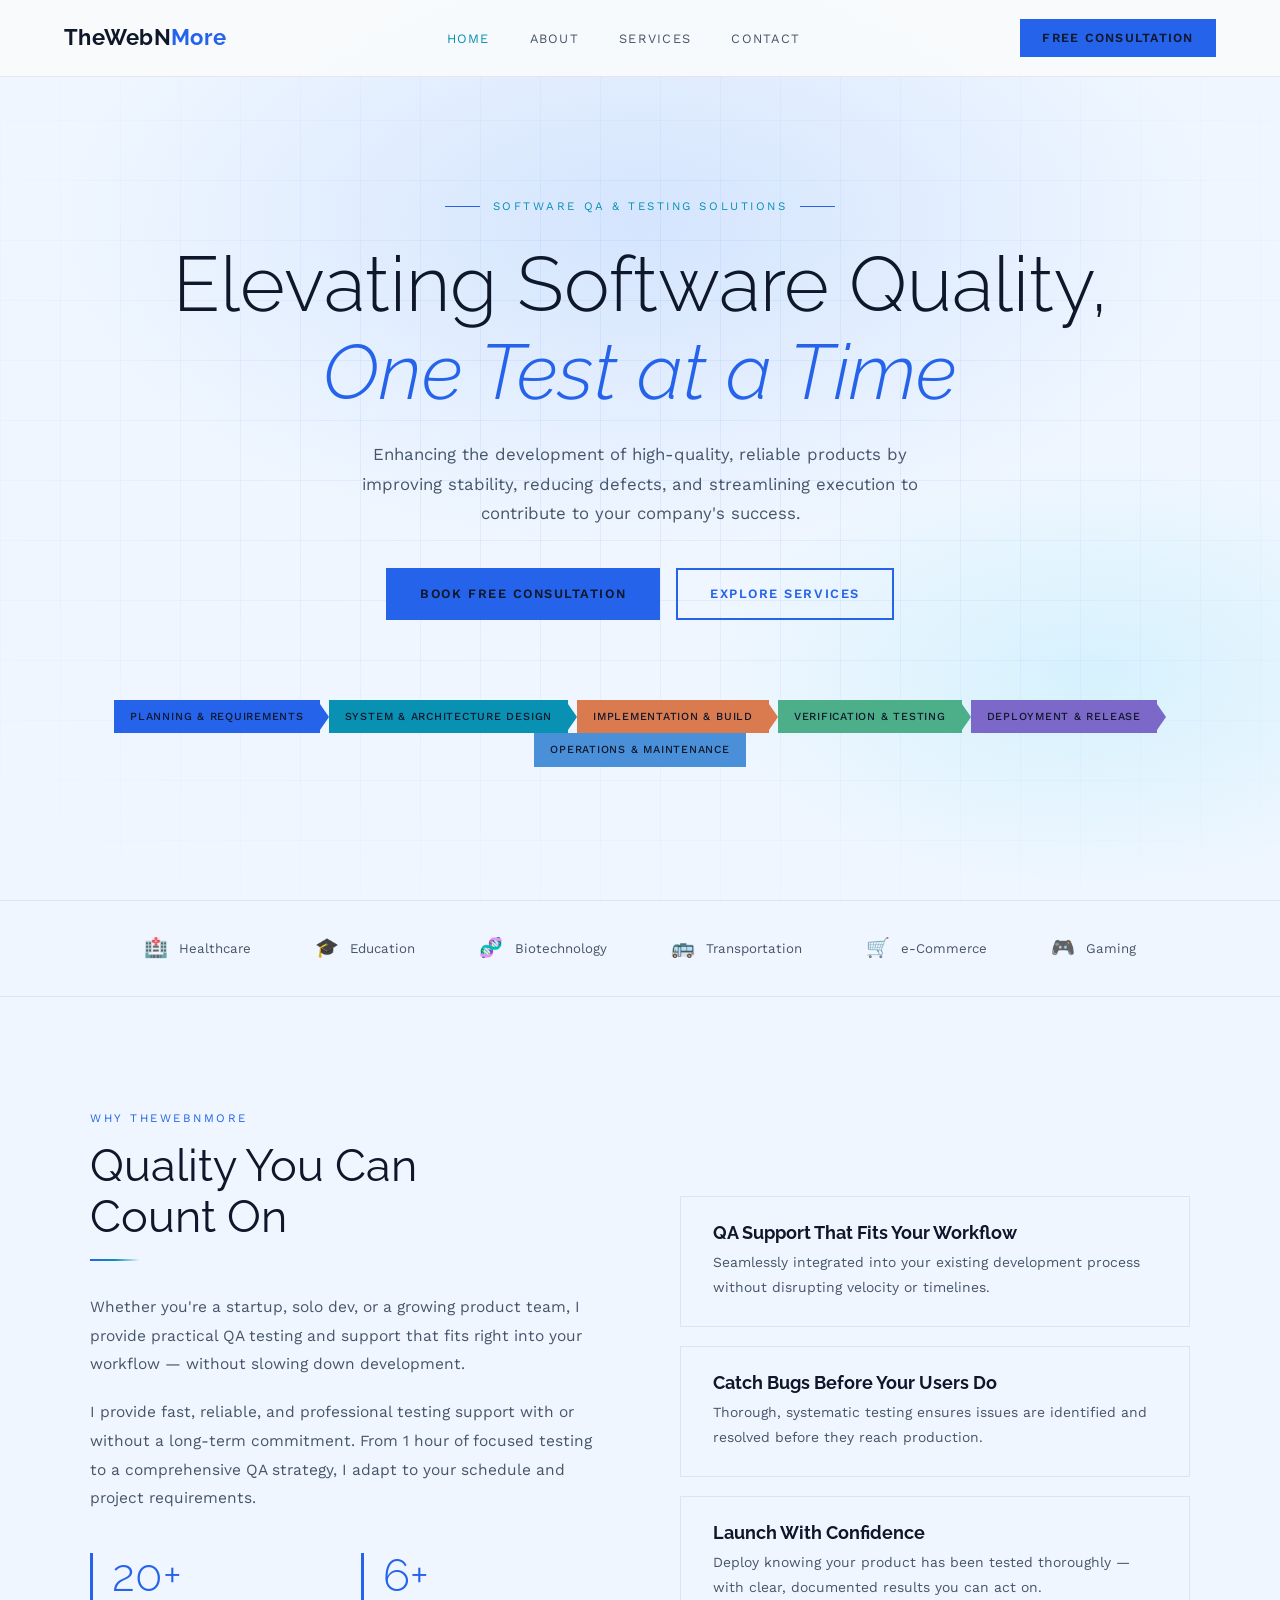
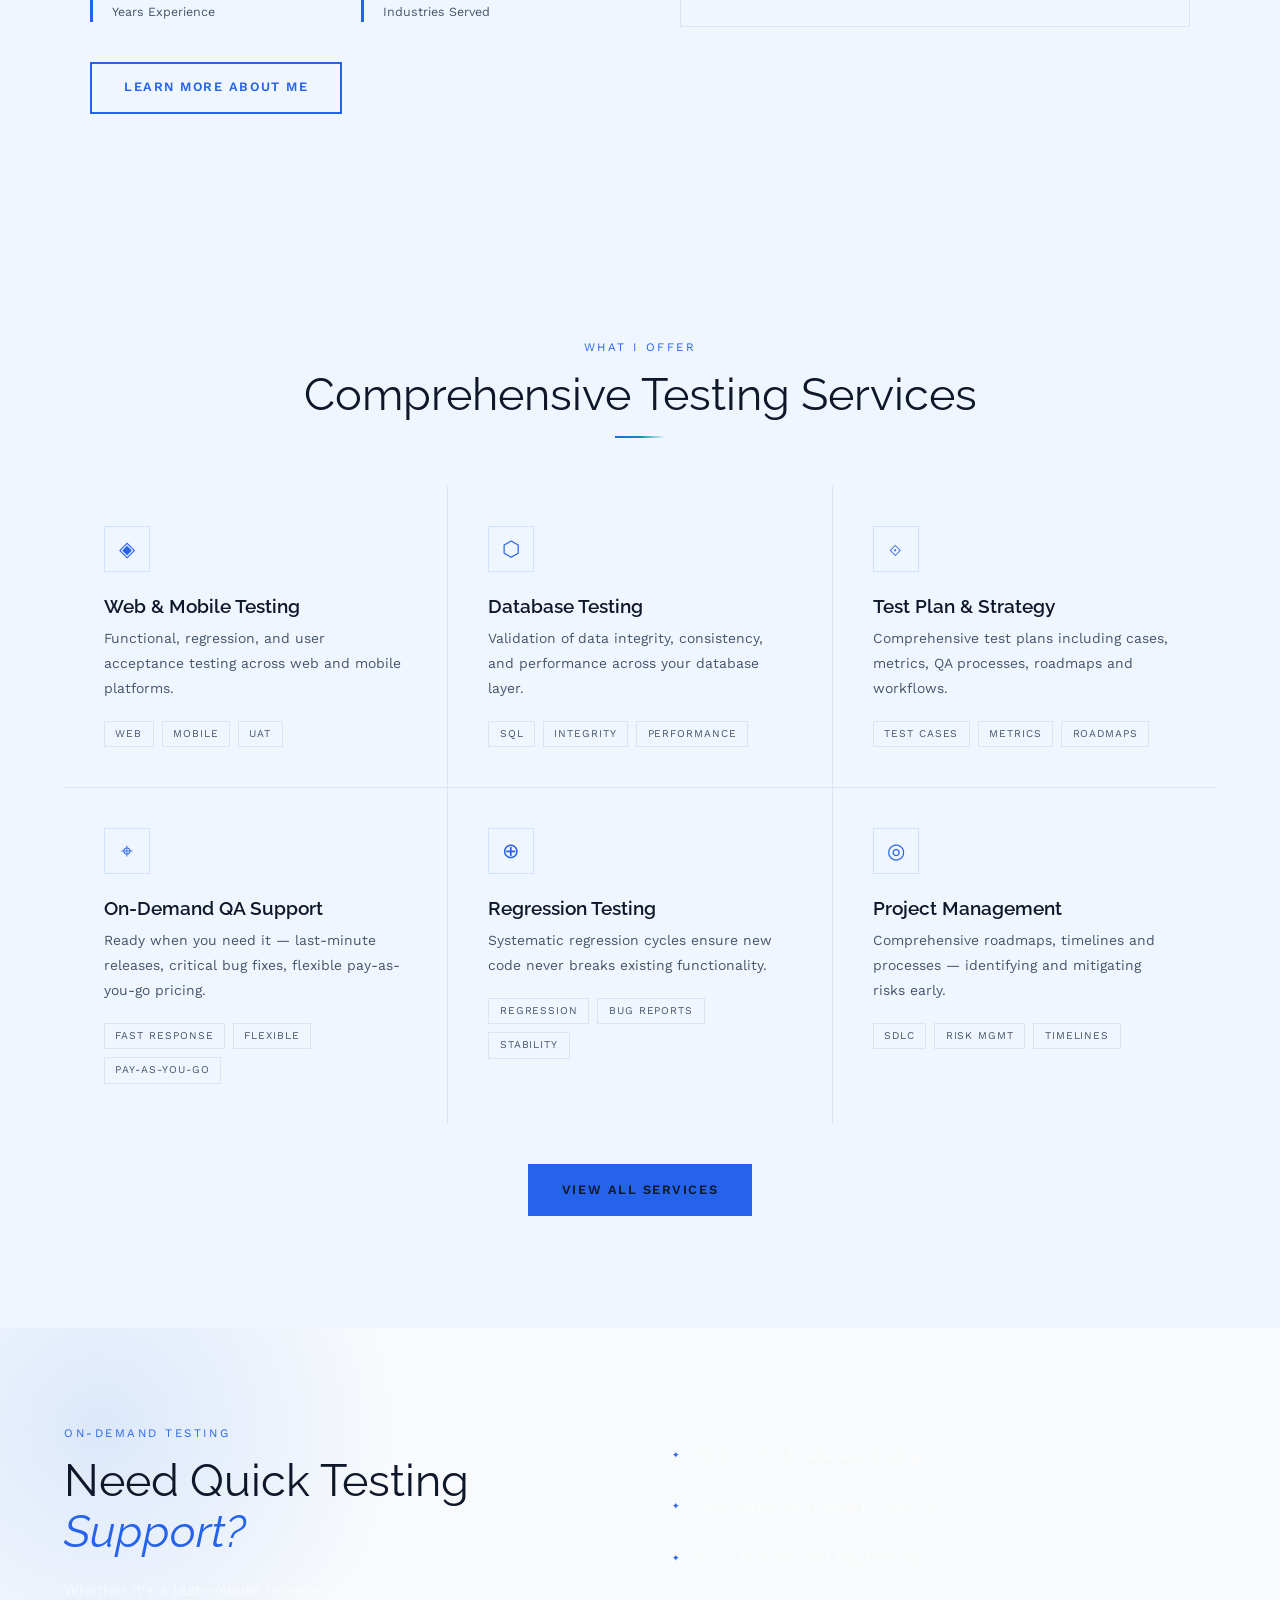
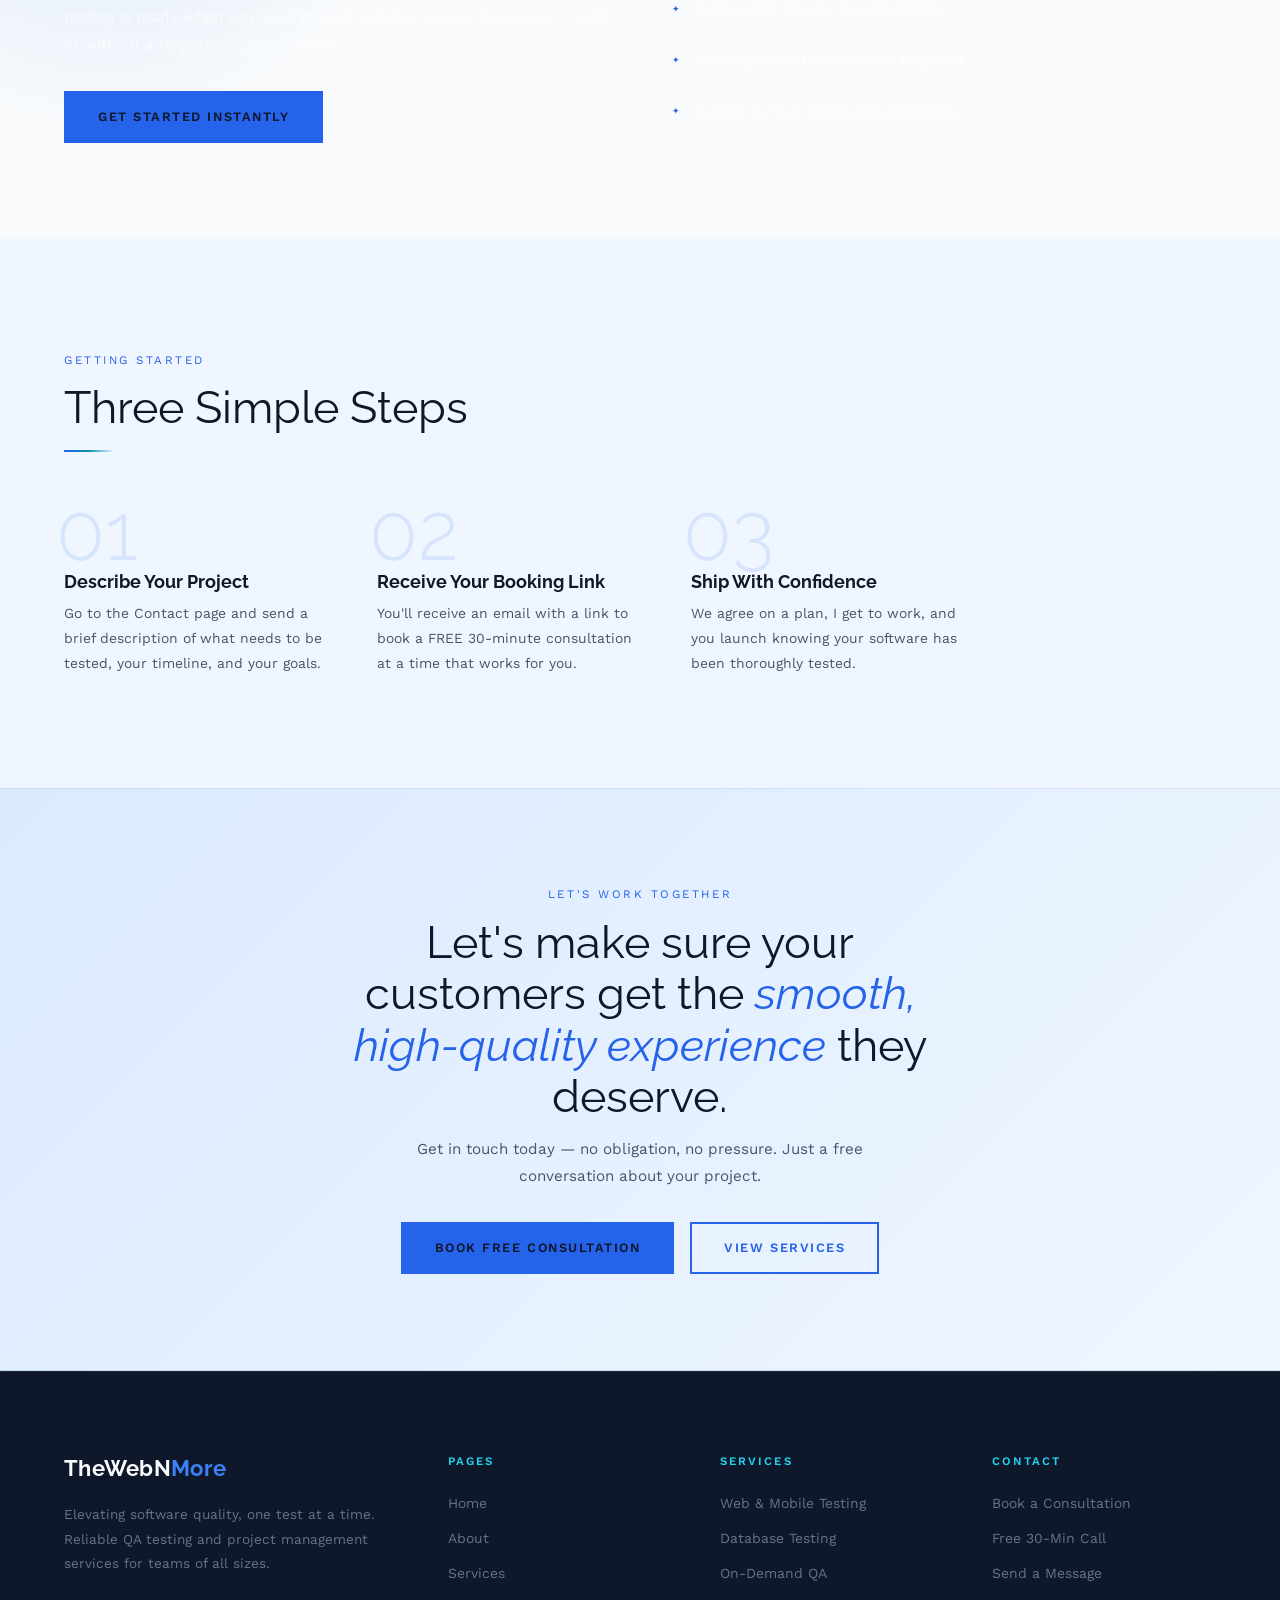
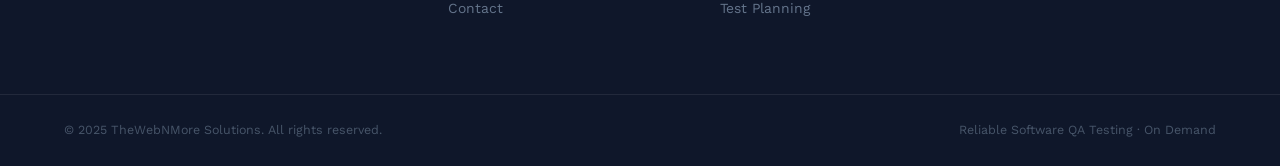
==== index.html @ fa3d2551 "Deploy latest updates" ====
<!DOCTYPE html>
<html lang="en">
<head>
  <meta charset="UTF-8"/>
  <meta name="viewport" content="width=device-width, initial-scale=1.0"/>
  <title>TheWebNMore Solutions | Reliable Software QA Testing</title>
  <meta name="description" content="Professional QA testing services — web, mobile, database. 20+ years experience. On-demand support for startups to enterprise."/>
  <link href="https://fonts.googleapis.com/css2?family=Raleway:ital,wght@0,300;0,400;0,600;0,700;1,300;1,400&family=Work+Sans:wght@300;400;500;600&display=swap" rel="stylesheet"/>
  <link rel="stylesheet" href="style.css"/>
  <style>

    /* ── HERO ── */
    #hero {
      min-height: 100vh;
      display: flex; flex-direction: column; justify-content: center; align-items: center;
      text-align: center; padding: 9rem 5% 5rem;
      background:
        radial-gradient(ellipse 70% 55% at 50% 25%, rgba(59,130,246,0.15) 0%, transparent 65%),
        radial-gradient(ellipse 50% 40% at 85% 75%, rgba(34,211,238,0.12) 0%, transparent 60%),
        var(--bg2);
      position: relative; overflow: hidden;
    }
    .hero-grid {
      position: absolute; inset: 0;
      background-image:
        linear-gradient(rgba(37,99,235,0.07) 1px, transparent 1px),
        linear-gradient(90deg, rgba(37,99,235,0.07) 1px, transparent 1px);
      background-size: 60px 60px;
      mask-image: radial-gradient(ellipse 90% 80% at 50% 50%, black 20%, transparent 80%);
    }
    .hero-eyebrow {
      display: flex; align-items: center; gap: 0.8rem;
      font-size: 0.72rem; letter-spacing: 0.22em; text-transform: uppercase;
      color: #0891B2; margin-bottom: 1.5rem; position: relative; z-index: 1;
    }
    .hero-eyebrow::before, .hero-eyebrow::after {
      content: ''; display: block; width: 35px; height: 1px; background: var(--blue);
    }
    #hero h1 { color: #0F172A; position: relative; z-index: 1; }
    #hero h1 em { font-style: italic; color: var(--blue); }
    .hero-sub {
      font-size: 1.05rem; color: #475569;
      max-width: 560px; margin: 1.5rem auto 2.5rem;
      line-height: 1.75; position: relative; z-index: 1;
    }
    .hero-btns { display: flex; gap: 1rem; justify-content: center; flex-wrap: wrap; position: relative; z-index: 1; }

    /* pipeline */
    .pipeline {
      display: flex; flex-wrap: wrap; justify-content: center;
      margin-top: 5rem; position: relative; z-index: 1;
    }
    .p-step { display: flex; align-items: center; }
    .p-label {
      font-size: 0.68rem; letter-spacing: 0.07em; text-transform: uppercase;
      padding: 0.5rem 1rem; white-space: nowrap;
      font-weight: 500;
    }
    .p-step:nth-child(1) .p-label { background: var(--blue); color: #0F172A; }
    .p-step:nth-child(2) .p-label { background: var(--cyan); color: #0F172A; }
    .p-step:nth-child(3) .p-label { background: #D97B4F; color: #0F172A; }
    .p-step:nth-child(4) .p-label { background: #4CAF8A; color: #0F172A; }
    .p-step:nth-child(5) .p-label { background: #7B68C8; color: #0F172A; }
    .p-step:nth-child(6) .p-label { background: #4A90D9; color: #0F172A; }
    .p-arrow {
      width: 0; height: 0;
      border-top: 13px solid transparent;
      border-bottom: 13px solid transparent;
    }
    .p-step:nth-child(1) .p-arrow { border-left: 9px solid var(--blue); }
    .p-step:nth-child(2) .p-arrow { border-left: 9px solid var(--cyan); }
    .p-step:nth-child(3) .p-arrow { border-left: 9px solid #D97B4F; }
    .p-step:nth-child(4) .p-arrow { border-left: 9px solid #4CAF8A; }
    .p-step:nth-child(5) .p-arrow { border-left: 9px solid #7B68C8; }
    .p-step:last-child .p-arrow { display: none; }

    /* ── TRUST STRIP ── */
    .trust-strip {
      background: #EFF6FF;
      border-top: 1px solid rgba(15,23,42,0.08);
      border-bottom: 1px solid rgba(15,23,42,0.08);
      padding: 2rem 5%;
      display: flex; align-items: center; justify-content: center;
      gap: 4rem; flex-wrap: wrap;
    }
    .trust-item {
      display: flex; align-items: center; gap: 0.7rem;
      font-size: 0.83rem; color: #475569;
    }
    .trust-item .icon { font-size: 1.2rem; }

    /* ── INTRO / VALUE ── */
    #value { background: #EFF6FF; padding: 7rem 5%; }
    .value-grid {
      display: grid; grid-template-columns: 1fr 1fr;
      gap: 5rem; align-items: center; max-width: 1100px; margin: 0 auto;
    }
    .value-left p { color: #475569; line-height: 1.85; margin-bottom: 1.2rem; font-size: 0.97rem; }
    .value-stats { display: grid; grid-template-columns: 1fr 1fr; gap: 2rem; margin-top: 2.5rem; }
    .v-stat { border-left: 3px solid var(--blue); padding-left: 1.2rem; }
    .v-stat-num {
      font-family: 'Raleway', sans-serif;
      font-size: 2.8rem; font-weight: 300; color: #2563EB; line-height: 1;
    }
    .v-stat-label { font-size: 0.78rem; color: #475569; margin-top: 0.25rem; }
    .value-cards { display: flex; flex-direction: column; gap: 1.2rem; }
    .v-card {
      border: 1px solid rgba(15,23,42,0.08);
      padding: 1.6rem 2rem;
      transition: border-color 0.3s, transform 0.3s, box-shadow 0.3s;
      background: #EFF6FF;
    }
    .v-card:hover {
      border-color: var(--blue); transform: translateX(6px);
      box-shadow: var(--shadow);
    }
    .v-card h4 { font-family: 'Raleway', sans-serif; font-size: 1.15rem; margin-bottom: 0.4rem; color: #0F172A; }
    .v-card p { font-size: 0.87rem; margin: 0; }

    /* ── SERVICES PREVIEW ── */
    #services-preview { background: #EFF6FF; padding: 7rem 5%; }
    .services-grid {
      display: grid; grid-template-columns: repeat(3, 1fr);
      gap: 1px; background: var(--border-grey);
      margin-top: 3rem;
    }
    .s-card {
      background: #EFF6FF; padding: 2.5rem;
      position: relative; overflow: hidden;
      transition: background 0.3s;
    }
    .s-card::after {
      content: ''; position: absolute;
      bottom: 0; left: 0; right: 0; height: 3px;
      background: linear-gradient(90deg, var(--blue), var(--cyan));
      transform: scaleX(0); transform-origin: left;
      transition: transform 0.4s;
    }
    .s-card:hover::after { transform: scaleX(1); }
    .s-card:hover { background: #EFF6FF; }
    .s-icon {
      width: 46px; height: 46px; margin-bottom: 1.4rem;
      display: flex; align-items: center; justify-content: center;
      border: 1px solid rgba(37,99,235,0.15); color: var(--blue);
      font-size: 1.3rem; background: #EFF6FF;
    }
    .s-card h3 { font-size: 1.2rem; color: #0F172A; margin-bottom: 0.6rem; }
    .s-card p { font-size: 0.87rem; }
    .s-tags { display: flex; gap: 0.5rem; flex-wrap: wrap; margin-top: 1.2rem; }
    .s-tag {
      font-size: 0.65rem; letter-spacing: 0.09em; text-transform: uppercase;
      border: 1px solid rgba(15,23,42,0.08); color: #475569;
      padding: 0.25rem 0.65rem; background: #EFF6FF;
    }
    .services-link { text-align: center; margin-top: 2.5rem; }

    /* ── ON-DEMAND BAND ── */
    .ondemand {
      background: #F8FAFC;
      padding: 6rem 5%;
      display: grid; grid-template-columns: 1fr 1fr;
      gap: 4rem; align-items: center;
      position: relative; overflow: hidden;
    }
    .ondemand::before {
      content: '';
      position: absolute; left: -200px; top: -200px;
      width: 600px; height: 600px; border-radius: 50%;
      background: radial-gradient(circle, rgba(59,130,246,0.15) 0%, transparent 70%);
    }
    .ondemand h2 { color: #0F172A; position: relative; z-index: 1; }
    .ondemand h2 span { color: var(--blue); font-style: italic; }
    .ondemand > div:first-child p { color: rgba(255,255,255,0.6); margin: 1.2rem 0 2rem; position: relative; z-index: 1; }
    .od-list { list-style: none; }
    .od-list li {
      display: flex; align-items: center; gap: 1rem;
      color: rgba(255,255,255,0.75); font-size: 0.9rem;
      padding: 0.85rem 0; border-bottom: 1px solid rgba(255,255,255,0.07);
    }
    .od-list li:last-child { border-bottom: none; }
    .od-list li::before { content: '✦'; color: var(--blue); font-size: 0.55rem; flex-shrink: 0; }

    /* ── HOW TO START ── */
    #how { background: #EFF6FF; padding: 7rem 5%; }
    .how-steps {
      display: grid; grid-template-columns: repeat(3, 1fr);
      gap: 2.5rem; margin-top: 3.5rem; max-width: 900px;
    }
    .how-step { position: relative; padding-top: 1.5rem; }
    .how-num {
      font-family: 'Raleway', sans-serif;
      font-size: 5rem; font-weight: 300; color: rgba(37,99,235,0.12);
      line-height: 1; position: absolute; top: -1rem; left: -0.5rem;
    }
    .how-content { position: relative; z-index: 1; padding-top: 2.5rem; }
    .how-content h4 { font-size: 1.1rem; color: #0F172A; margin-bottom: 0.6rem; }
    .how-content p { font-size: 0.87rem; }

    /* ── CTA BANNER ── */
    .cta-banner {
      background: linear-gradient(135deg, #DBEAFE 0%, #EFF6FF 100%);
      border-top: 1px solid var(--border); border-bottom: 1px solid var(--border);
      padding: 6rem 5%; text-align: center;
    }
    .cta-banner h2 { color: #0F172A; max-width: 640px; margin: 0 auto 0.5rem; }
    .cta-banner h2 span { color: var(--blue); font-style: italic; }
    .cta-banner p { margin: 0.8rem auto 2rem; max-width: 500px; }
    .cta-btns { display: flex; gap: 1rem; justify-content: center; flex-wrap: wrap; }

    @media (max-width: 900px) {
      .value-grid, .ondemand { grid-template-columns: 1fr; gap: 3rem; }
      .services-grid { grid-template-columns: 1fr 1fr; }
      .how-steps { grid-template-columns: 1fr; }
    }
    @media (max-width: 600px) {
      .services-grid { grid-template-columns: 1fr; }
      .pipeline { gap: 0.3rem; }
      .p-arrow { display: none; }
    }
  </style>
</head>
<body>

<!-- NAV -->
<nav id="main-nav">
  <a href="index.html" class="nav-logo">TheWebN<span>More</span></a>
  <ul class="nav-links" id="nav-links">
    <li><a href="index.html" class="active">Home</a></li>
    <li><a href="about.html">About</a></li>
    <li><a href="services.html">Services</a></li>
    <li><a href="contact.html">Contact</a></li>
  </ul>
  <a href="contact.html" class="nav-cta">Free Consultation</a>
  <button class="nav-toggle" id="nav-toggle" aria-label="Toggle menu">
    <span></span><span></span><span></span>
  </button>
</nav>

<!-- HERO -->
<section id="hero">
  <div class="hero-grid"></div>
  <div class="hero-eyebrow">Software QA &amp; Testing Solutions</div>
  <h1>Elevating Software Quality,<br><em>One Test at a Time</em></h1>
  <p class="hero-sub">
    Enhancing the development of high-quality, reliable products by improving stability,
    reducing defects, and streamlining execution to contribute to your company's success.
  </p>
  <div class="hero-btns">
    <a href="contact.html" class="btn btn-gold">Book Free Consultation</a>
    <a href="services.html" class="btn btn-outline">Explore Services</a>
  </div>
  <div class="pipeline">
    <div class="p-step"><div class="p-label">Planning &amp; Requirements</div><div class="p-arrow"></div></div>
    <div class="p-step"><div class="p-label">System &amp; Architecture Design</div><div class="p-arrow"></div></div>
    <div class="p-step"><div class="p-label">Implementation &amp; Build</div><div class="p-arrow"></div></div>
    <div class="p-step"><div class="p-label">Verification &amp; Testing</div><div class="p-arrow"></div></div>
    <div class="p-step"><div class="p-label">Deployment &amp; Release</div><div class="p-arrow"></div></div>
    <div class="p-step"><div class="p-label">Operations &amp; Maintenance</div></div>
  </div>
</section>

<!-- TRUST STRIP -->
<div class="trust-strip">
  <div class="trust-item"><span class="icon">🏥</span> Healthcare</div>
  <div class="trust-item"><span class="icon">🎓</span> Education</div>
  <div class="trust-item"><span class="icon">🧬</span> Biotechnology</div>
  <div class="trust-item"><span class="icon">🚌</span> Transportation</div>
  <div class="trust-item"><span class="icon">🛒</span> e-Commerce</div>
  <div class="trust-item"><span class="icon">🎮</span> Gaming</div>
</div>

<!-- VALUE / ABOUT INTRO -->
<section id="value">
  <div class="value-grid">
    <div class="value-left fade-up">
      <span class="eyebrow">Why TheWebNMore</span>
      <h2>Quality You Can<br>Count On</h2>
      <div class="divider"></div>
      <p>
        Whether you're a startup, solo dev, or a growing product team, I provide practical QA
        testing and support that fits right into your workflow — without slowing down development.
      </p>
      <p>
        I provide fast, reliable, and professional testing support with or without a long-term
        commitment. From 1 hour of focused testing to a comprehensive QA strategy, I adapt to
        your schedule and project requirements.
      </p>
      <div class="value-stats">
        <div class="v-stat">
          <div class="v-stat-num">20+</div>
          <div class="v-stat-label">Years Experience</div>
        </div>
        <div class="v-stat">
          <div class="v-stat-num">6+</div>
          <div class="v-stat-label">Industries Served</div>
        </div>
      </div>
      <div style="margin-top:2.5rem;">
        <a href="about.html" class="btn btn-outline">Learn More About Me</a>
      </div>
    </div>
    <div class="value-cards fade-up">
      <div class="v-card">
        <h4>QA Support That Fits Your Workflow</h4>
        <p>Seamlessly integrated into your existing development process without disrupting velocity or timelines.</p>
      </div>
      <div class="v-card">
        <h4>Catch Bugs Before Your Users Do</h4>
        <p>Thorough, systematic testing ensures issues are identified and resolved before they reach production.</p>
      </div>
      <div class="v-card">
        <h4>Launch With Confidence</h4>
        <p>Deploy knowing your product has been tested thoroughly — with clear, documented results you can act on.</p>
      </div>
    </div>
  </div>
</section>

<!-- SERVICES PREVIEW -->
<section id="services-preview">
  <div style="text-align:center;">
    <span class="eyebrow">What I Offer</span>
    <h2 style="color:#0F172A;">Comprehensive Testing Services</h2>
    <div class="divider centered"></div>
  </div>
  <div class="services-grid">
    <div class="s-card fade-up">
      <div class="s-icon">◈</div>
      <h3>Web &amp; Mobile Testing</h3>
      <p>Functional, regression, and user acceptance testing across web and mobile platforms.</p>
      <div class="s-tags"><span class="s-tag">Web</span><span class="s-tag">Mobile</span><span class="s-tag">UAT</span></div>
    </div>
    <div class="s-card fade-up">
      <div class="s-icon">⬡</div>
      <h3>Database Testing</h3>
      <p>Validation of data integrity, consistency, and performance across your database layer.</p>
      <div class="s-tags"><span class="s-tag">SQL</span><span class="s-tag">Integrity</span><span class="s-tag">Performance</span></div>
    </div>
    <div class="s-card fade-up">
      <div class="s-icon">⟐</div>
      <h3>Test Plan &amp; Strategy</h3>
      <p>Comprehensive test plans including cases, metrics, QA processes, roadmaps and workflows.</p>
      <div class="s-tags"><span class="s-tag">Test Cases</span><span class="s-tag">Metrics</span><span class="s-tag">Roadmaps</span></div>
    </div>
    <div class="s-card fade-up">
      <div class="s-icon">⌖</div>
      <h3>On-Demand QA Support</h3>
      <p>Ready when you need it — last-minute releases, critical bug fixes, flexible pay-as-you-go pricing.</p>
      <div class="s-tags"><span class="s-tag">Fast Response</span><span class="s-tag">Flexible</span><span class="s-tag">Pay-as-you-go</span></div>
    </div>
    <div class="s-card fade-up">
      <div class="s-icon">⊕</div>
      <h3>Regression Testing</h3>
      <p>Systematic regression cycles ensure new code never breaks existing functionality.</p>
      <div class="s-tags"><span class="s-tag">Regression</span><span class="s-tag">Bug Reports</span><span class="s-tag">Stability</span></div>
    </div>
    <div class="s-card fade-up">
      <div class="s-icon">◎</div>
      <h3>Project Management</h3>
      <p>Comprehensive roadmaps, timelines and processes — identifying and mitigating risks early.</p>
      <div class="s-tags"><span class="s-tag">SDLC</span><span class="s-tag">Risk Mgmt</span><span class="s-tag">Timelines</span></div>
    </div>
  </div>
  <div class="services-link">
    <a href="services.html" class="btn btn-gold">View All Services</a>
  </div>
</section>

<!-- ON-DEMAND BAND -->
<div class="ondemand">
  <div>
    <span class="eyebrow" style="color:var(--blue);">On-Demand Testing</span>
    <h2>Need Quick Testing <span>Support?</span></h2>
    <p>
      Whether it's a last-minute release or a critical bug fix, on-demand QA testing is
      ready when you need it. Fast, reliable, and professional — with or without a long-term commitment.
    </p>
    <a href="contact.html" class="btn btn-gold" style="position:relative;z-index:1;">Get Started Instantly</a>
  </div>
  <ul class="od-list">
    <li>Web, Mobile &amp; Database Testing</li>
    <li>Fast Response Time &amp; Turnaround</li>
    <li>Clear, Documented Bug Reports</li>
    <li>Reasonable Pay-As-You-Go Pricing</li>
    <li>No Long-Term Commitment Required</li>
    <li>Adapts to Your Schedule &amp; Deadlines</li>
  </ul>
</div>

<!-- HOW TO START -->
<section id="how">
  <span class="eyebrow">Getting Started</span>
  <h2 style="color:#0F172A;">Three Simple Steps</h2>
  <div class="divider"></div>
  <div class="how-steps">
    <div class="how-step fade-up">
      <div class="how-num">01</div>
      <div class="how-content">
        <h4>Describe Your Project</h4>
        <p>Go to the Contact page and send a brief description of what needs to be tested, your timeline, and your goals.</p>
      </div>
    </div>
    <div class="how-step fade-up">
      <div class="how-num">02</div>
      <div class="how-content">
        <h4>Receive Your Booking Link</h4>
        <p>You'll receive an email with a link to book a FREE 30-minute consultation at a time that works for you.</p>
      </div>
    </div>
    <div class="how-step fade-up">
      <div class="how-num">03</div>
      <div class="how-content">
        <h4>Ship With Confidence</h4>
        <p>We agree on a plan, I get to work, and you launch knowing your software has been thoroughly tested.</p>
      </div>
    </div>
  </div>
</section>

<!-- CTA BANNER -->
<div class="cta-banner">
  <span class="eyebrow">Let's Work Together</span>
  <h2>Let's make sure your customers get the <span>smooth, high-quality experience</span> they deserve.</h2>
  <p>Get in touch today — no obligation, no pressure. Just a free conversation about your project.</p>
  <div class="cta-btns">
    <a href="contact.html" class="btn btn-gold">Book Free Consultation</a>
    <a href="services.html" class="btn btn-outline">View Services</a>
  </div>
</div>

<!-- FOOTER -->
<footer>
  <div class="footer-top">
    <div class="footer-brand">
      <div class="nav-logo">TheWebN<span>More</span></div>
      <p>Elevating software quality, one test at a time. Reliable QA testing and project management services for teams of all sizes.</p>
    </div>
    <div class="footer-col">
      <h5>Pages</h5>
      <ul>
        <li><a href="index.html">Home</a></li>
        <li><a href="about.html">About</a></li>
        <li><a href="services.html">Services</a></li>
        <li><a href="contact.html">Contact</a></li>
      </ul>
    </div>
    <div class="footer-col">
      <h5>Services</h5>
      <ul>
        <li><a href="services.html">Web &amp; Mobile Testing</a></li>
        <li><a href="services.html">Database Testing</a></li>
        <li><a href="services.html">On-Demand QA</a></li>
        <li><a href="services.html">Test Planning</a></li>
      </ul>
    </div>
    <div class="footer-col">
      <h5>Contact</h5>
      <ul>
        <li><a href="contact.html">Book a Consultation</a></li>
        <li><a href="contact.html">Free 30-Min Call</a></li>
        <li><a href="contact.html">Send a Message</a></li>
      </ul>
    </div>
  </div>
  <div class="footer-bottom">
    <p>© 2025 TheWebNMore Solutions. All rights reserved.</p>
    <p>Reliable Software QA Testing · On Demand</p>
  </div>
</footer>

<script>
  // Nav scroll shadow
  window.addEventListener('scroll', () => {
    document.getElementById('main-nav').classList.toggle('scrolled', window.scrollY > 30);
  });
  // Mobile nav toggle
  document.getElementById('nav-toggle').addEventListener('click', () => {
    document.getElementById('nav-links').classList.toggle('open');
  });
  // Fade-up observer
  const obs = new IntersectionObserver(entries => {
    entries.forEach(e => { if (e.isIntersecting) e.target.classList.add('visible'); });
  }, { threshold: 0.1 });
  document.querySelectorAll('.fade-up').forEach(el => obs.observe(el));
</script>
</body>
</html>
---- style.css ----
/* ── RESET & BASE ── */
*, *::before, *::after { margin: 0; padding: 0; box-sizing: border-box; }

:root {
  --blue:        #2563EB;
  --blue-light:  #3B82F6;
  --blue-dim:    rgba(37,99,235,0.12);
  --cyan:        #0891B2;
  --cyan-dim:    rgba(8,145,178,0.10);
  --bg:          #F8FAFC;
  --bg2:         #EFF6FF;
  --bg3:         #E0EFFE;
  --text:        #0F172A;
  --muted:       #475569;
  --muted2:      #64748B;
  --border:      rgba(37,99,235,0.15);
  --border-grey: rgba(15,23,42,0.08);
  --shadow:      0 4px 30px rgba(0,0,0,0.08);
  --shadow-lg:   0 12px 50px rgba(0,0,0,0.12);
}

html { scroll-behavior: smooth; }

body {
  font-family: 'Work Sans', sans-serif;
  background: var(--bg);
  color: var(--text);
  overflow-x: hidden;
  line-height: 1.6;
}

h1, h2, h3, h4 { font-family: 'Raleway', sans-serif; line-height: 1.15; color: var(--text); }
h1 { font-size: clamp(2.6rem, 6vw, 5rem); font-weight: 300; }
h2 { font-size: clamp(1.8rem, 4vw, 2.8rem); font-weight: 400; }
h3 { font-size: 1.35rem; font-weight: 600; }
p  { font-size: 0.95rem; color: var(--muted); line-height: 1.8; }

a { text-decoration: none; color: inherit; }

.container   { max-width: 1140px; margin: 0 auto; padding: 0 5%; }
.centered    { text-align: center; }
.section-pad { padding: 7rem 5%; }

.eyebrow {
  font-size: 0.72rem; letter-spacing: 0.22em; text-transform: uppercase;
  color: var(--blue); margin-bottom: 0.8rem; display: block;
  font-family: 'Work Sans', sans-serif;
}
.divider {
  width: 50px; height: 2px;
  background: linear-gradient(90deg, var(--blue), var(--cyan), transparent);
  margin: 1rem 0 2rem;
}
.divider.centered { margin: 1rem auto 2rem; }

.fade-up { opacity: 0; transform: translateY(28px); transition: opacity 0.7s ease, transform 0.7s ease; }
.fade-up.visible { opacity: 1; transform: translateY(0); }

/* BUTTONS */
.btn {
  display: inline-block; padding: 0.85rem 2rem;
  font-size: 0.8rem; letter-spacing: 0.12em; text-transform: uppercase;
  font-family: 'Work Sans', sans-serif; font-weight: 600;
  transition: all 0.28s; cursor: pointer; border: none;
}
.btn-gold { background: var(--blue); color: var(--text); border: 2px solid var(--blue); }
.btn-gold:hover { background: var(--blue-light); border-color: var(--blue-light); }
.btn-outline { background: transparent; color: var(--blue); border: 2px solid var(--blue); }
.btn-outline:hover { background: var(--blue); color: var(--text); }
.btn-white { background: #0F172A; color: #F8FAFC; border: 2px solid #0F172A; }
.btn-white:hover { background: transparent; color: #0F172A; }

/* NAV */
nav {
  position: fixed; top: 0; left: 0; right: 0; z-index: 200;
  display: flex; align-items: center; justify-content: space-between;
  padding: 1.2rem 5%;
  background: rgba(248,250,252,0.96);
  backdrop-filter: blur(20px);
  border-bottom: 1px solid var(--border-grey);
  transition: box-shadow 0.3s;
}
nav.scrolled { box-shadow: 0 4px 20px rgba(0,0,0,0.08); }

.nav-logo { font-family: 'Raleway', sans-serif; font-size: 1.35rem; font-weight: 700; color: var(--text); letter-spacing: 0.02em; }
.nav-logo span { color: var(--blue); }

.nav-links { display: flex; gap: 2.5rem; list-style: none; }
.nav-links a { font-size: 0.8rem; letter-spacing: 0.1em; text-transform: uppercase; color: var(--muted); transition: color 0.25s; font-family: 'Work Sans', sans-serif; }
.nav-links a:hover, .nav-links a.active { color: var(--cyan); }

.nav-cta { background: var(--blue); color: var(--text); padding: 0.55rem 1.4rem; font-size: 0.78rem; letter-spacing: 0.1em; text-transform: uppercase; font-family: 'Work Sans', sans-serif; font-weight: 600; transition: all 0.28s; }
.nav-cta:hover { background: var(--blue-light); }

.nav-toggle { display: none; flex-direction: column; gap: 5px; cursor: pointer; background: none; border: none; padding: 4px; }
.nav-toggle span { display: block; width: 24px; height: 2px; background: var(--text); transition: all 0.3s; }

/* PAGE HERO */
.page-hero {
  padding: 10rem 5% 5rem;
  background: linear-gradient(135deg, #EFF6FF 0%, #DBEAFE 100%);
  position: relative; overflow: hidden;
}
.page-hero::before {
  content: ''; position: absolute; right: -80px; top: -80px;
  width: 500px; height: 500px; border-radius: 50%;
  background: radial-gradient(circle, rgba(37,99,235,0.08) 0%, transparent 70%);
}
.page-hero::after {
  content: ''; position: absolute; left: -100px; bottom: -100px;
  width: 400px; height: 400px; border-radius: 50%;
  background: radial-gradient(circle, rgba(8,145,178,0.06) 0%, transparent 70%);
}
.page-hero-content { position: relative; z-index: 1; }
.page-hero h1 { color: var(--text); }
.page-hero h1 em { font-style: italic; color: var(--blue); font-weight: 300; }
.page-hero p { font-size: 1.05rem; max-width: 560px; margin-top: 1rem; color: var(--muted); }

/* FOOTER */
footer { background: #0F172A; border-top: 1px solid rgba(255,255,255,0.08); color: #94A3B8; }
.footer-top { display: grid; grid-template-columns: 1.5fr 1fr 1fr 1fr; gap: 3rem; padding: 5rem 5% 4rem; }
.footer-brand .nav-logo { color: #F8FAFC; }
.footer-brand .nav-logo span { color: #3B82F6; }
.footer-brand p { font-size: 0.85rem; color: #64748B; line-height: 1.8; margin-top: 1rem; }
.footer-col h5 { font-family: 'Work Sans', sans-serif; font-size: 0.72rem; letter-spacing: 0.18em; text-transform: uppercase; color: #22D3EE; margin-bottom: 1.2rem; font-weight: 600; }
.footer-col ul { list-style: none; }
.footer-col ul li { margin-bottom: 0.6rem; }
.footer-col ul li a { font-size: 0.87rem; color: #64748B; transition: color 0.25s; }
.footer-col ul li a:hover { color: #60A5FA; }
.footer-bottom { border-top: 1px solid rgba(255,255,255,0.08); padding: 1.5rem 5%; display: flex; align-items: center; justify-content: space-between; flex-wrap: wrap; gap: 1rem; }
.footer-bottom p { font-size: 0.78rem; color: #475569; }

/* RESPONSIVE */
@media (max-width: 900px) { .footer-top { grid-template-columns: 1fr 1fr; } }
@media (max-width: 768px) {
  .nav-links, .nav-cta { display: none; }
  .nav-toggle { display: flex; }
  .nav-links.open { display: flex; flex-direction: column; position: fixed; top: 65px; left: 0; right: 0; background: var(--bg); padding: 2rem 5%; border-bottom: 1px solid var(--border-grey); gap: 1.5rem; z-index: 199; }
  .nav-links.open + .nav-cta { display: block; }
  .footer-top { grid-template-columns: 1fr; gap: 2rem; }
}
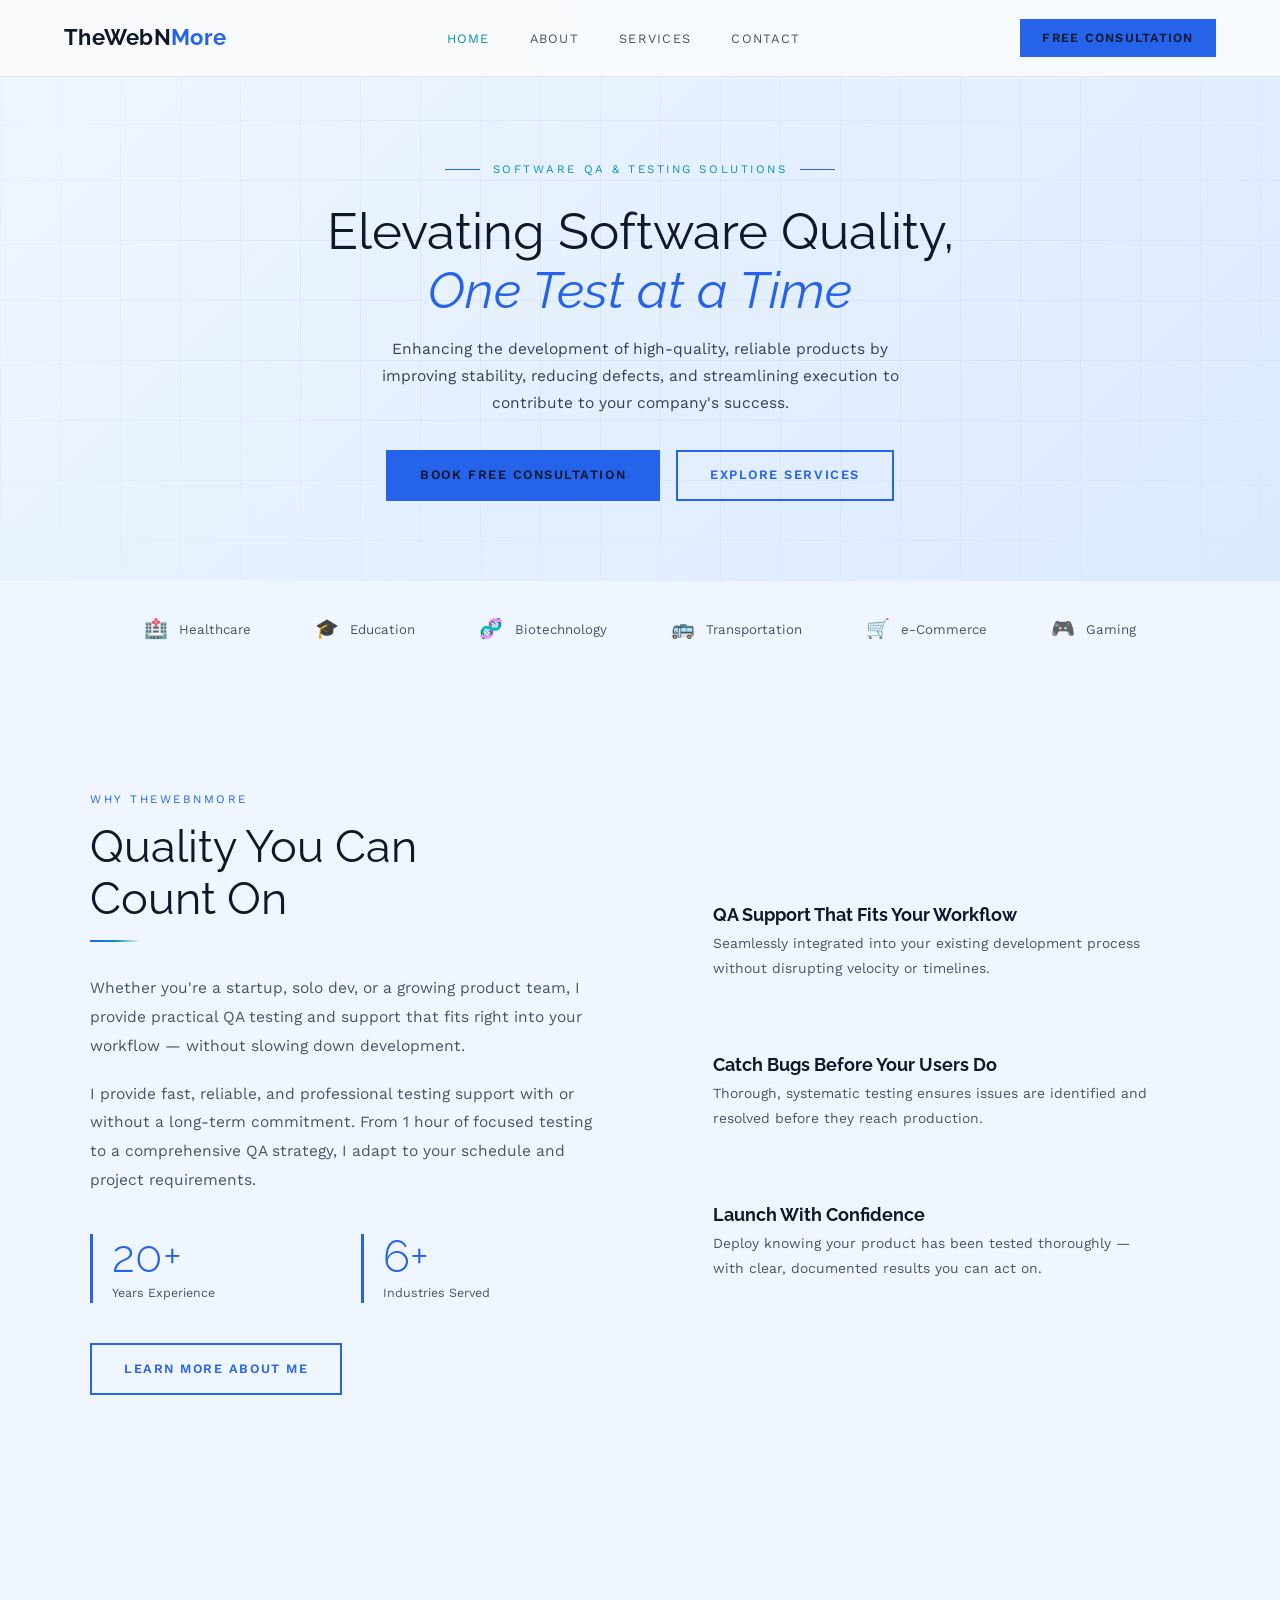
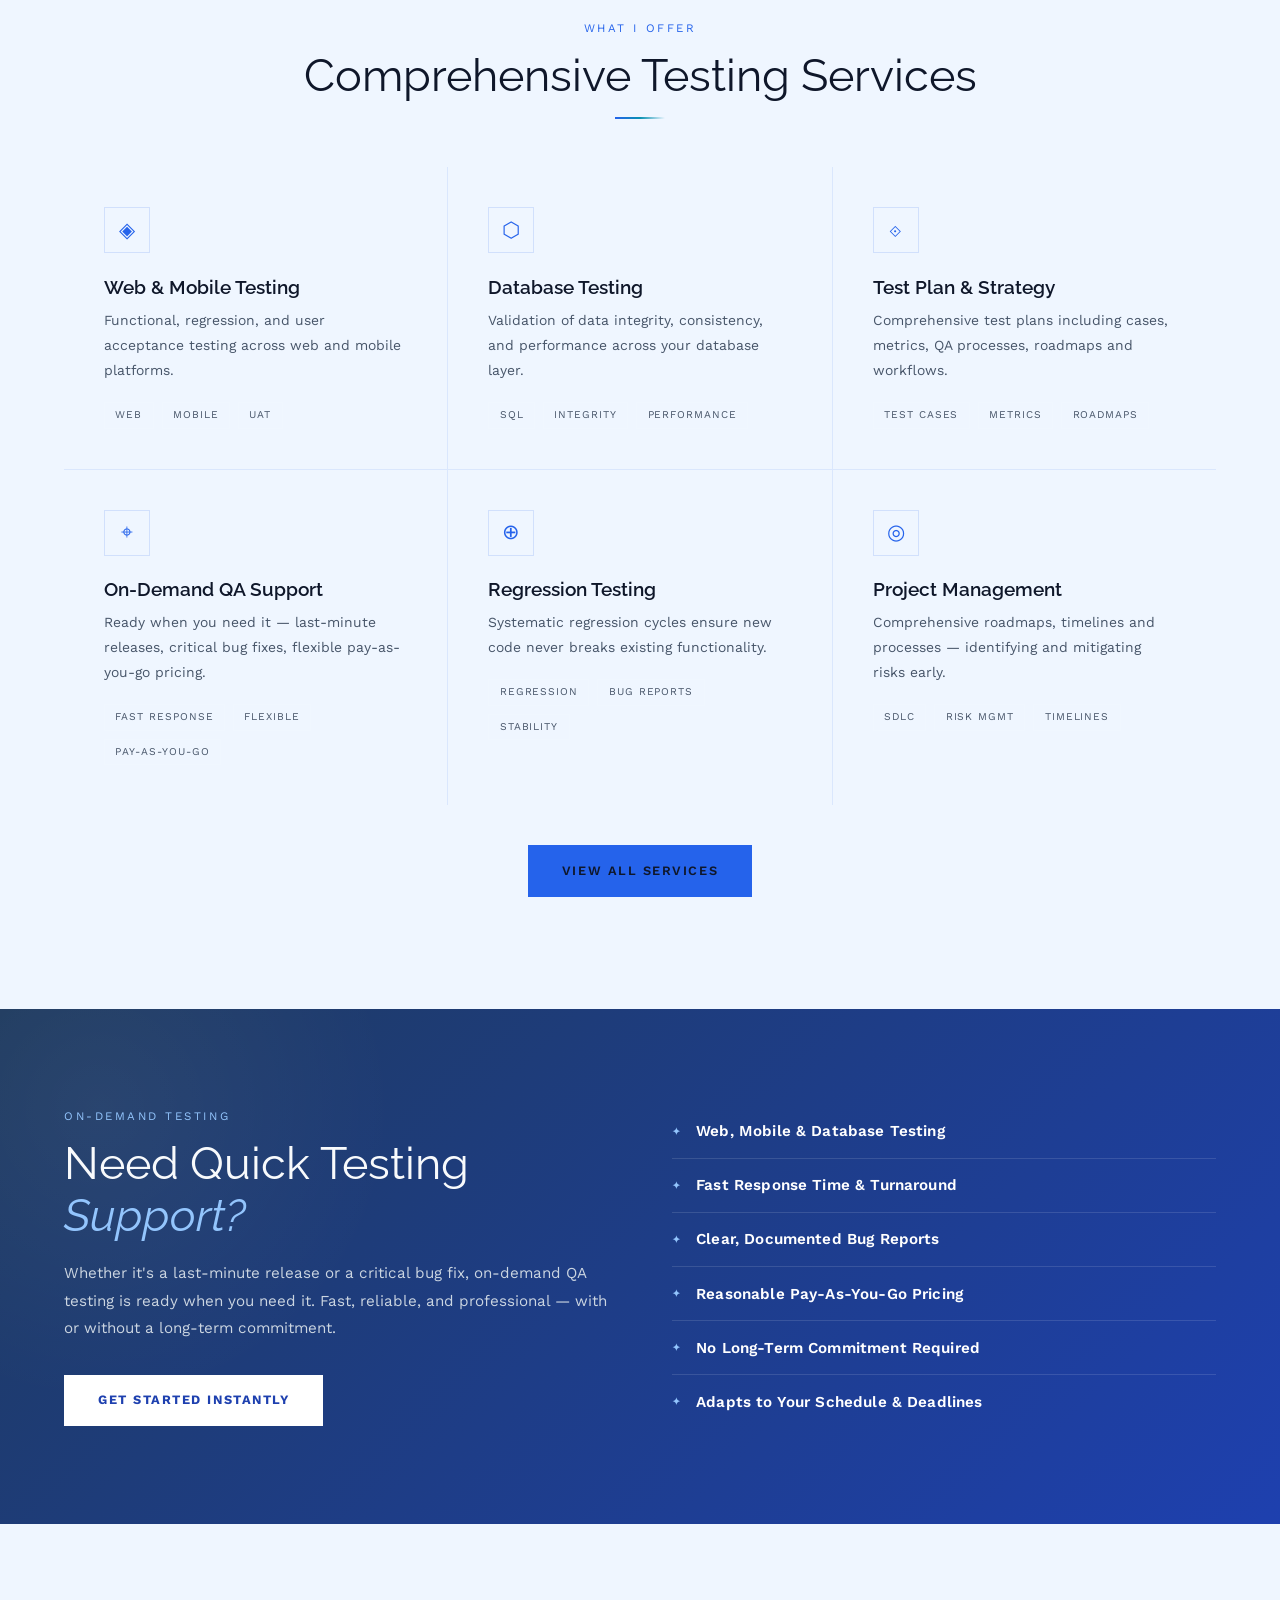
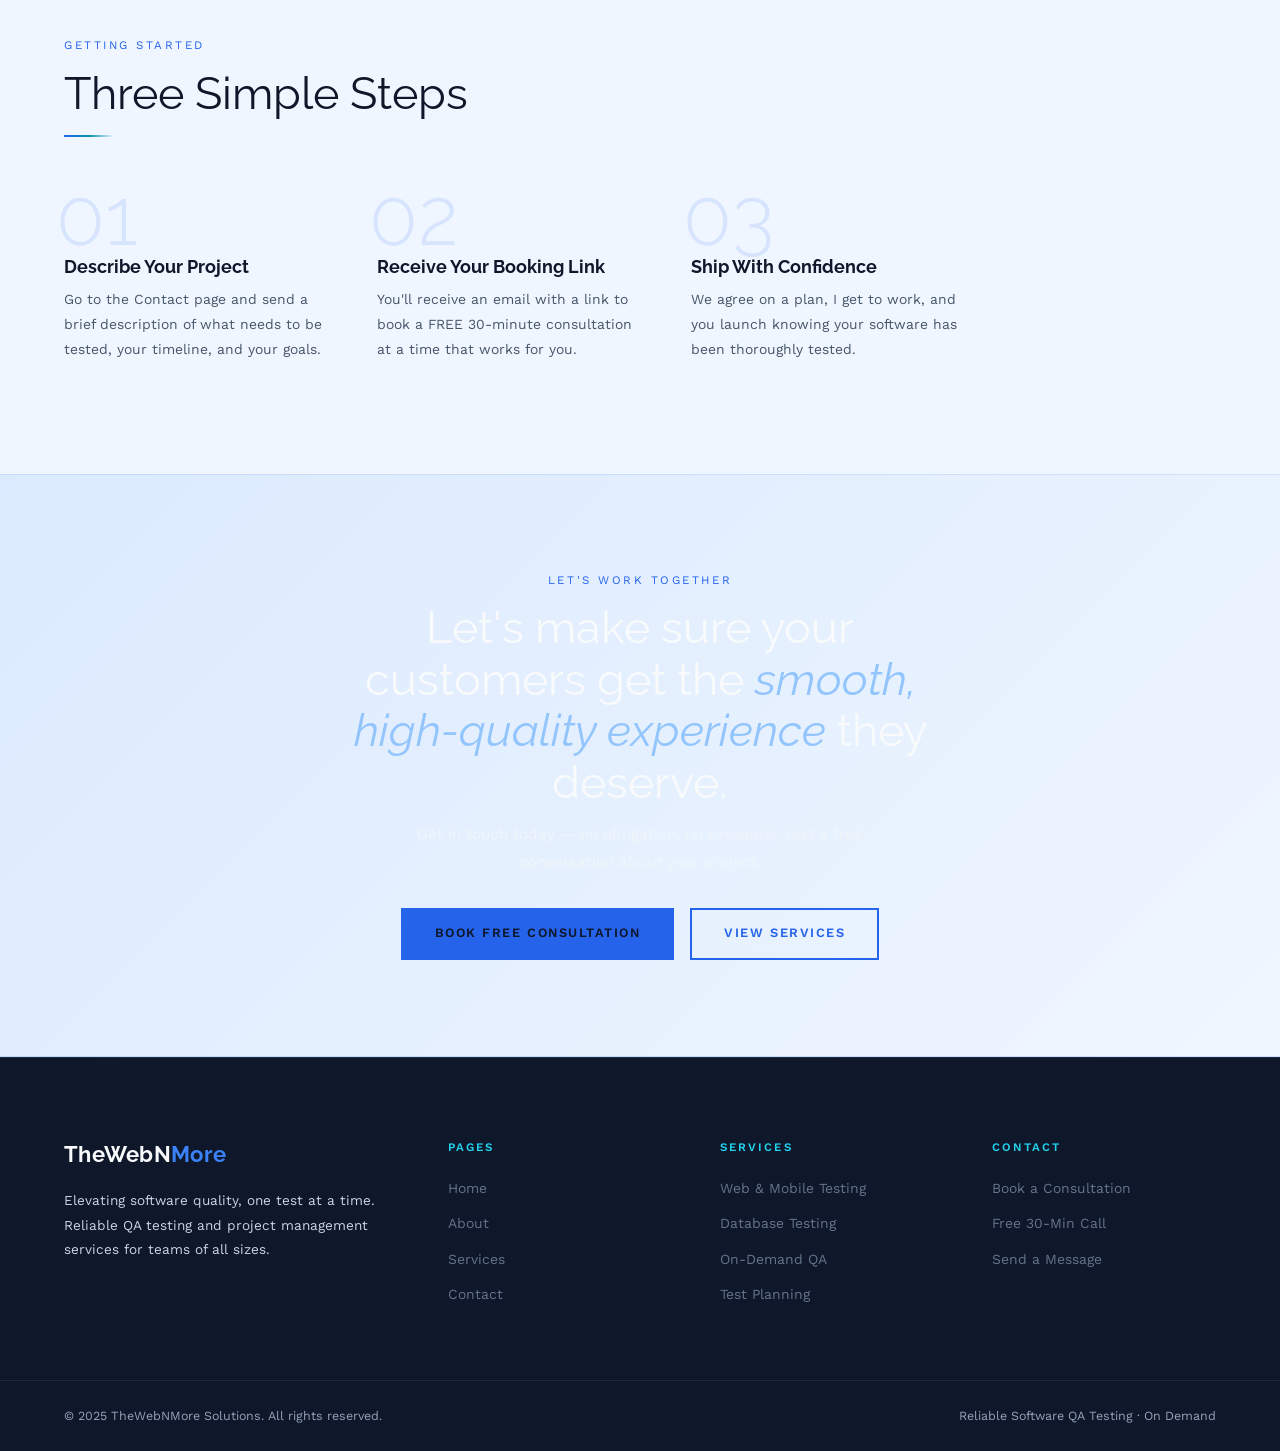
==== commit e38c635d: "Update website with latest changes" ====
--- a/index.html
+++ b/index.html
@@ -2,22 +2,22 @@
 <html lang="en">
 <head>
   <meta charset="UTF-8"/>
+  <meta http-equiv="Cache-Control" content="no-cache, no-store, must-revalidate"/>
+  <meta http-equiv="Pragma" content="no-cache"/>
+  <meta http-equiv="Expires" content="0"/>
   <meta name="viewport" content="width=device-width, initial-scale=1.0"/>
   <title>TheWebNMore Solutions | Reliable Software QA Testing</title>
   <meta name="description" content="Professional QA testing services — web, mobile, database. 20+ years experience. On-demand support for startups to enterprise."/>
   <link href="https://fonts.googleapis.com/css2?family=Raleway:ital,wght@0,300;0,400;0,600;0,700;1,300;1,400&family=Work+Sans:wght@300;400;500;600&display=swap" rel="stylesheet"/>
-  <link rel="stylesheet" href="style.css"/>
+  <link rel="stylesheet" href="style.css?v=20250304"/>
   <style>
 
     /* ── HERO ── */
     #hero {
-      min-height: 100vh;
+      min-height: auto;
       display: flex; flex-direction: column; justify-content: center; align-items: center;
-      text-align: center; padding: 9rem 5% 5rem;
-      background:
-        radial-gradient(ellipse 70% 55% at 50% 25%, rgba(59,130,246,0.15) 0%, transparent 65%),
-        radial-gradient(ellipse 50% 40% at 85% 75%, rgba(34,211,238,0.12) 0%, transparent 60%),
-        var(--bg2);
+      text-align: center; padding: 10rem 5% 5rem;
+      background: linear-gradient(135deg, #EFF6FF 0%, #DBEAFE 100%);
       position: relative; overflow: hidden;
     }
     .hero-grid {
@@ -34,51 +34,22 @@
       color: #0891B2; margin-bottom: 1.5rem; position: relative; z-index: 1;
     }
     .hero-eyebrow::before, .hero-eyebrow::after {
-      content: ''; display: block; width: 35px; height: 1px; background: var(--blue);
-    }
-    #hero h1 { color: #0F172A; position: relative; z-index: 1; }
-    #hero h1 em { font-style: italic; color: var(--blue); }
+      content: ''; display: block; width: 35px; height: 1px; background: #2563EB;
+    }
+    #hero h1 { color: #0F172A; position: relative; z-index: 1; font-size: clamp(2rem, 4.5vw, 3.2rem); font-weight: 400; }
+    #hero h1 em { font-style: italic; color: #2563EB; }
     .hero-sub {
-      font-size: 1.05rem; color: #475569;
-      max-width: 560px; margin: 1.5rem auto 2.5rem;
+      font-size: 0.97rem; color: #334155;
+      max-width: 540px; margin: 1rem auto 2rem;
       line-height: 1.75; position: relative; z-index: 1;
     }
     .hero-btns { display: flex; gap: 1rem; justify-content: center; flex-wrap: wrap; position: relative; z-index: 1; }
 
-    /* pipeline */
-    .pipeline {
-      display: flex; flex-wrap: wrap; justify-content: center;
-      margin-top: 5rem; position: relative; z-index: 1;
-    }
-    .p-step { display: flex; align-items: center; }
-    .p-label {
-      font-size: 0.68rem; letter-spacing: 0.07em; text-transform: uppercase;
-      padding: 0.5rem 1rem; white-space: nowrap;
-      font-weight: 500;
-    }
-    .p-step:nth-child(1) .p-label { background: var(--blue); color: #0F172A; }
-    .p-step:nth-child(2) .p-label { background: var(--cyan); color: #0F172A; }
-    .p-step:nth-child(3) .p-label { background: #D97B4F; color: #0F172A; }
-    .p-step:nth-child(4) .p-label { background: #4CAF8A; color: #0F172A; }
-    .p-step:nth-child(5) .p-label { background: #7B68C8; color: #0F172A; }
-    .p-step:nth-child(6) .p-label { background: #4A90D9; color: #0F172A; }
-    .p-arrow {
-      width: 0; height: 0;
-      border-top: 13px solid transparent;
-      border-bottom: 13px solid transparent;
-    }
-    .p-step:nth-child(1) .p-arrow { border-left: 9px solid var(--blue); }
-    .p-step:nth-child(2) .p-arrow { border-left: 9px solid var(--cyan); }
-    .p-step:nth-child(3) .p-arrow { border-left: 9px solid #D97B4F; }
-    .p-step:nth-child(4) .p-arrow { border-left: 9px solid #4CAF8A; }
-    .p-step:nth-child(5) .p-arrow { border-left: 9px solid #7B68C8; }
-    .p-step:last-child .p-arrow { display: none; }
-
-    /* ── TRUST STRIP ── */
+        /* ── TRUST STRIP ── */
     .trust-strip {
       background: #EFF6FF;
-      border-top: 1px solid rgba(15,23,42,0.08);
-      border-bottom: 1px solid rgba(15,23,42,0.08);
+      border-top: 1px solid rgba(248,250,252,0.08);
+      border-bottom: 1px solid rgba(248,250,252,0.08);
       padding: 2rem 5%;
       display: flex; align-items: center; justify-content: center;
       gap: 4rem; flex-wrap: wrap;
@@ -97,7 +68,7 @@
     }
     .value-left p { color: #475569; line-height: 1.85; margin-bottom: 1.2rem; font-size: 0.97rem; }
     .value-stats { display: grid; grid-template-columns: 1fr 1fr; gap: 2rem; margin-top: 2.5rem; }
-    .v-stat { border-left: 3px solid var(--blue); padding-left: 1.2rem; }
+    .v-stat { border-left: 3px solid #2563EB; padding-left: 1.2rem; }
     .v-stat-num {
       font-family: 'Raleway', sans-serif;
       font-size: 2.8rem; font-weight: 300; color: #2563EB; line-height: 1;
@@ -105,14 +76,14 @@
     .v-stat-label { font-size: 0.78rem; color: #475569; margin-top: 0.25rem; }
     .value-cards { display: flex; flex-direction: column; gap: 1.2rem; }
     .v-card {
-      border: 1px solid rgba(15,23,42,0.08);
+      border: 1px solid rgba(248,250,252,0.08);
       padding: 1.6rem 2rem;
       transition: border-color 0.3s, transform 0.3s, box-shadow 0.3s;
       background: #EFF6FF;
     }
     .v-card:hover {
-      border-color: var(--blue); transform: translateX(6px);
-      box-shadow: var(--shadow);
+      border-color: #2563EB; transform: translateX(6px);
+      box-shadow: 0 4px 20px rgba(37,99,235,0.1);
     }
     .v-card h4 { font-family: 'Raleway', sans-serif; font-size: 1.15rem; margin-bottom: 0.4rem; color: #0F172A; }
     .v-card p { font-size: 0.87rem; margin: 0; }
@@ -121,7 +92,7 @@
     #services-preview { background: #EFF6FF; padding: 7rem 5%; }
     .services-grid {
       display: grid; grid-template-columns: repeat(3, 1fr);
-      gap: 1px; background: var(--border-grey);
+      gap: 1px; background: rgba(37,99,235,0.10);
       margin-top: 3rem;
     }
     .s-card {
@@ -132,7 +103,7 @@
     .s-card::after {
       content: ''; position: absolute;
       bottom: 0; left: 0; right: 0; height: 3px;
-      background: linear-gradient(90deg, var(--blue), var(--cyan));
+      background: linear-gradient(90deg, #2563EB, #0891B2);
       transform: scaleX(0); transform-origin: left;
       transition: transform 0.4s;
     }
@@ -141,7 +112,7 @@
     .s-icon {
       width: 46px; height: 46px; margin-bottom: 1.4rem;
       display: flex; align-items: center; justify-content: center;
-      border: 1px solid rgba(37,99,235,0.15); color: var(--blue);
+      border: 1px solid rgba(37,99,235,0.15); color: #2563EB;
       font-size: 1.3rem; background: #EFF6FF;
     }
     .s-card h3 { font-size: 1.2rem; color: #0F172A; margin-bottom: 0.6rem; }
@@ -149,14 +120,14 @@
     .s-tags { display: flex; gap: 0.5rem; flex-wrap: wrap; margin-top: 1.2rem; }
     .s-tag {
       font-size: 0.65rem; letter-spacing: 0.09em; text-transform: uppercase;
-      border: 1px solid rgba(15,23,42,0.08); color: #475569;
+      border: 1px solid rgba(248,250,252,0.08); color: #475569;
       padding: 0.25rem 0.65rem; background: #EFF6FF;
     }
     .services-link { text-align: center; margin-top: 2.5rem; }
 
     /* ── ON-DEMAND BAND ── */
     .ondemand {
-      background: #F8FAFC;
+      background: linear-gradient(135deg, #1E3A5F 0%, #1E40AF 100%);
       padding: 6rem 5%;
       display: grid; grid-template-columns: 1fr 1fr;
       gap: 4rem; align-items: center;
@@ -166,19 +137,20 @@
       content: '';
       position: absolute; left: -200px; top: -200px;
       width: 600px; height: 600px; border-radius: 50%;
-      background: radial-gradient(circle, rgba(59,130,246,0.15) 0%, transparent 70%);
-    }
-    .ondemand h2 { color: #0F172A; position: relative; z-index: 1; }
-    .ondemand h2 span { color: var(--blue); font-style: italic; }
-    .ondemand > div:first-child p { color: rgba(255,255,255,0.6); margin: 1.2rem 0 2rem; position: relative; z-index: 1; }
-    .od-list { list-style: none; }
+      background: radial-gradient(circle, rgba(255,255,255,0.05) 0%, transparent 70%);
+    }
+    .ondemand h2 { color: #F8FAFC !important; position: relative; z-index: 1; }
+    .ondemand h2 span { color: #93C5FD !important; font-style: italic; }
+    .ondemand > div:first-child p { color: #CBD5E1 !important; margin: 1.2rem 0 2rem; position: relative; z-index: 1; }
+    .od-list { list-style: none; position: relative; z-index: 1; color: #FFFFFF; }
     .od-list li {
       display: flex; align-items: center; gap: 1rem;
-      color: rgba(255,255,255,0.75); font-size: 0.9rem;
-      padding: 0.85rem 0; border-bottom: 1px solid rgba(255,255,255,0.07);
+      color: #FFFFFF !important; font-size: 0.95rem; font-weight: 600;
+      padding: 0.9rem 0; border-bottom: 1px solid rgba(255,255,255,0.12);
+      letter-spacing: 0.01em;
     }
     .od-list li:last-child { border-bottom: none; }
-    .od-list li::before { content: '✦'; color: var(--blue); font-size: 0.55rem; flex-shrink: 0; }
+    .od-list li::before { content: '✦'; color: #93C5FD !important; font-size: 0.6rem; flex-shrink: 0; }
 
     /* ── HOW TO START ── */
     #how { background: #EFF6FF; padding: 7rem 5%; }
@@ -199,12 +171,12 @@
     /* ── CTA BANNER ── */
     .cta-banner {
       background: linear-gradient(135deg, #DBEAFE 0%, #EFF6FF 100%);
-      border-top: 1px solid var(--border); border-bottom: 1px solid var(--border);
+      border-top: 1px solid rgba(37,99,235,0.15); border-bottom: 1px solid rgba(37,99,235,0.15);
       padding: 6rem 5%; text-align: center;
     }
-    .cta-banner h2 { color: #0F172A; max-width: 640px; margin: 0 auto 0.5rem; }
-    .cta-banner h2 span { color: var(--blue); font-style: italic; }
-    .cta-banner p { margin: 0.8rem auto 2rem; max-width: 500px; }
+    .cta-banner h2 { color: #F8FAFC; max-width: 640px; margin: 0 auto 0.5rem; }
+    .cta-banner h2 span { color: #93C5FD; font-style: italic; }
+    .cta-banner p { margin: 0.8rem auto 2rem; max-width: 500px; color: #CBD5E1; }
     .cta-btns { display: flex; gap: 1rem; justify-content: center; flex-wrap: wrap; }
 
     @media (max-width: 900px) {
@@ -214,7 +186,7 @@
     }
     @media (max-width: 600px) {
       .services-grid { grid-template-columns: 1fr; }
-      .pipeline { gap: 0.3rem; }
+
       .p-arrow { display: none; }
     }
   </style>
@@ -249,14 +221,7 @@
     <a href="contact.html" class="btn btn-gold">Book Free Consultation</a>
     <a href="services.html" class="btn btn-outline">Explore Services</a>
   </div>
-  <div class="pipeline">
-    <div class="p-step"><div class="p-label">Planning &amp; Requirements</div><div class="p-arrow"></div></div>
-    <div class="p-step"><div class="p-label">System &amp; Architecture Design</div><div class="p-arrow"></div></div>
-    <div class="p-step"><div class="p-label">Implementation &amp; Build</div><div class="p-arrow"></div></div>
-    <div class="p-step"><div class="p-label">Verification &amp; Testing</div><div class="p-arrow"></div></div>
-    <div class="p-step"><div class="p-label">Deployment &amp; Release</div><div class="p-arrow"></div></div>
-    <div class="p-step"><div class="p-label">Operations &amp; Maintenance</div></div>
-  </div>
+
 </section>
 
 <!-- TRUST STRIP -->
@@ -369,13 +334,13 @@
 <!-- ON-DEMAND BAND -->
 <div class="ondemand">
   <div>
-    <span class="eyebrow" style="color:var(--blue);">On-Demand Testing</span>
+    <span class="eyebrow" style="color:#93C5FD; position:relative; z-index:1;">On-Demand Testing</span>
     <h2>Need Quick Testing <span>Support?</span></h2>
     <p>
       Whether it's a last-minute release or a critical bug fix, on-demand QA testing is
       ready when you need it. Fast, reliable, and professional — with or without a long-term commitment.
     </p>
-    <a href="contact.html" class="btn btn-gold" style="position:relative;z-index:1;">Get Started Instantly</a>
+    <a href="contact.html" class="btn" style="position:relative;z-index:1;background:#FFFFFF;color:#1E40AF;border:2px solid #FFFFFF;font-family:'Work Sans',sans-serif;font-weight:700;font-size:0.8rem;letter-spacing:0.12em;text-transform:uppercase;padding:0.85rem 2rem;display:inline-block;transition:all 0.28s;" onmouseover="this.style.background='transparent';this.style.color='#FFFFFF';" onmouseout="this.style.background='#FFFFFF';this.style.color='#1E40AF';">Get Started Instantly</a>
   </div>
   <ul class="od-list">
     <li>Web, Mobile &amp; Database Testing</li>
@@ -421,7 +386,7 @@
 <div class="cta-banner">
   <span class="eyebrow">Let's Work Together</span>
   <h2>Let's make sure your customers get the <span>smooth, high-quality experience</span> they deserve.</h2>
-  <p>Get in touch today — no obligation, no pressure. Just a free conversation about your project.</p>
+  <p style="color:#F1F5F9;">Get in touch today — no obligation, no pressure. Just a free conversation about your project.</p>
   <div class="cta-btns">
     <a href="contact.html" class="btn btn-gold">Book Free Consultation</a>
     <a href="services.html" class="btn btn-outline">View Services</a>
@@ -433,7 +398,7 @@
   <div class="footer-top">
     <div class="footer-brand">
       <div class="nav-logo">TheWebN<span>More</span></div>
-      <p>Elevating software quality, one test at a time. Reliable QA testing and project management services for teams of all sizes.</p>
+      <p style="color:#CBD5E1;">Elevating software quality, one test at a time. Reliable QA testing and project management services for teams of all sizes.</p>
     </div>
     <div class="footer-col">
       <h5>Pages</h5>
@@ -463,8 +428,8 @@
     </div>
   </div>
   <div class="footer-bottom">
-    <p>© 2025 TheWebNMore Solutions. All rights reserved.</p>
-    <p>Reliable Software QA Testing · On Demand</p>
+    <p style="color:#94A3B8;">© 2025 TheWebNMore Solutions. All rights reserved.</p>
+    <p style="color:#94A3B8;">Reliable Software QA Testing · On Demand</p>
   </div>
 </footer>
 
@@ -478,9 +443,11 @@
     document.getElementById('nav-links').classList.toggle('open');
   });
   // Fade-up observer
+  // Add animate class first so elements start hidden, then reveal on scroll
+  document.querySelectorAll('.fade-up').forEach(el => el.classList.add('animate'));
   const obs = new IntersectionObserver(entries => {
     entries.forEach(e => { if (e.isIntersecting) e.target.classList.add('visible'); });
-  }, { threshold: 0.1 });
+  }, { threshold: 0.08 });
   document.querySelectorAll('.fade-up').forEach(el => obs.observe(el));
 </script>
 </body>
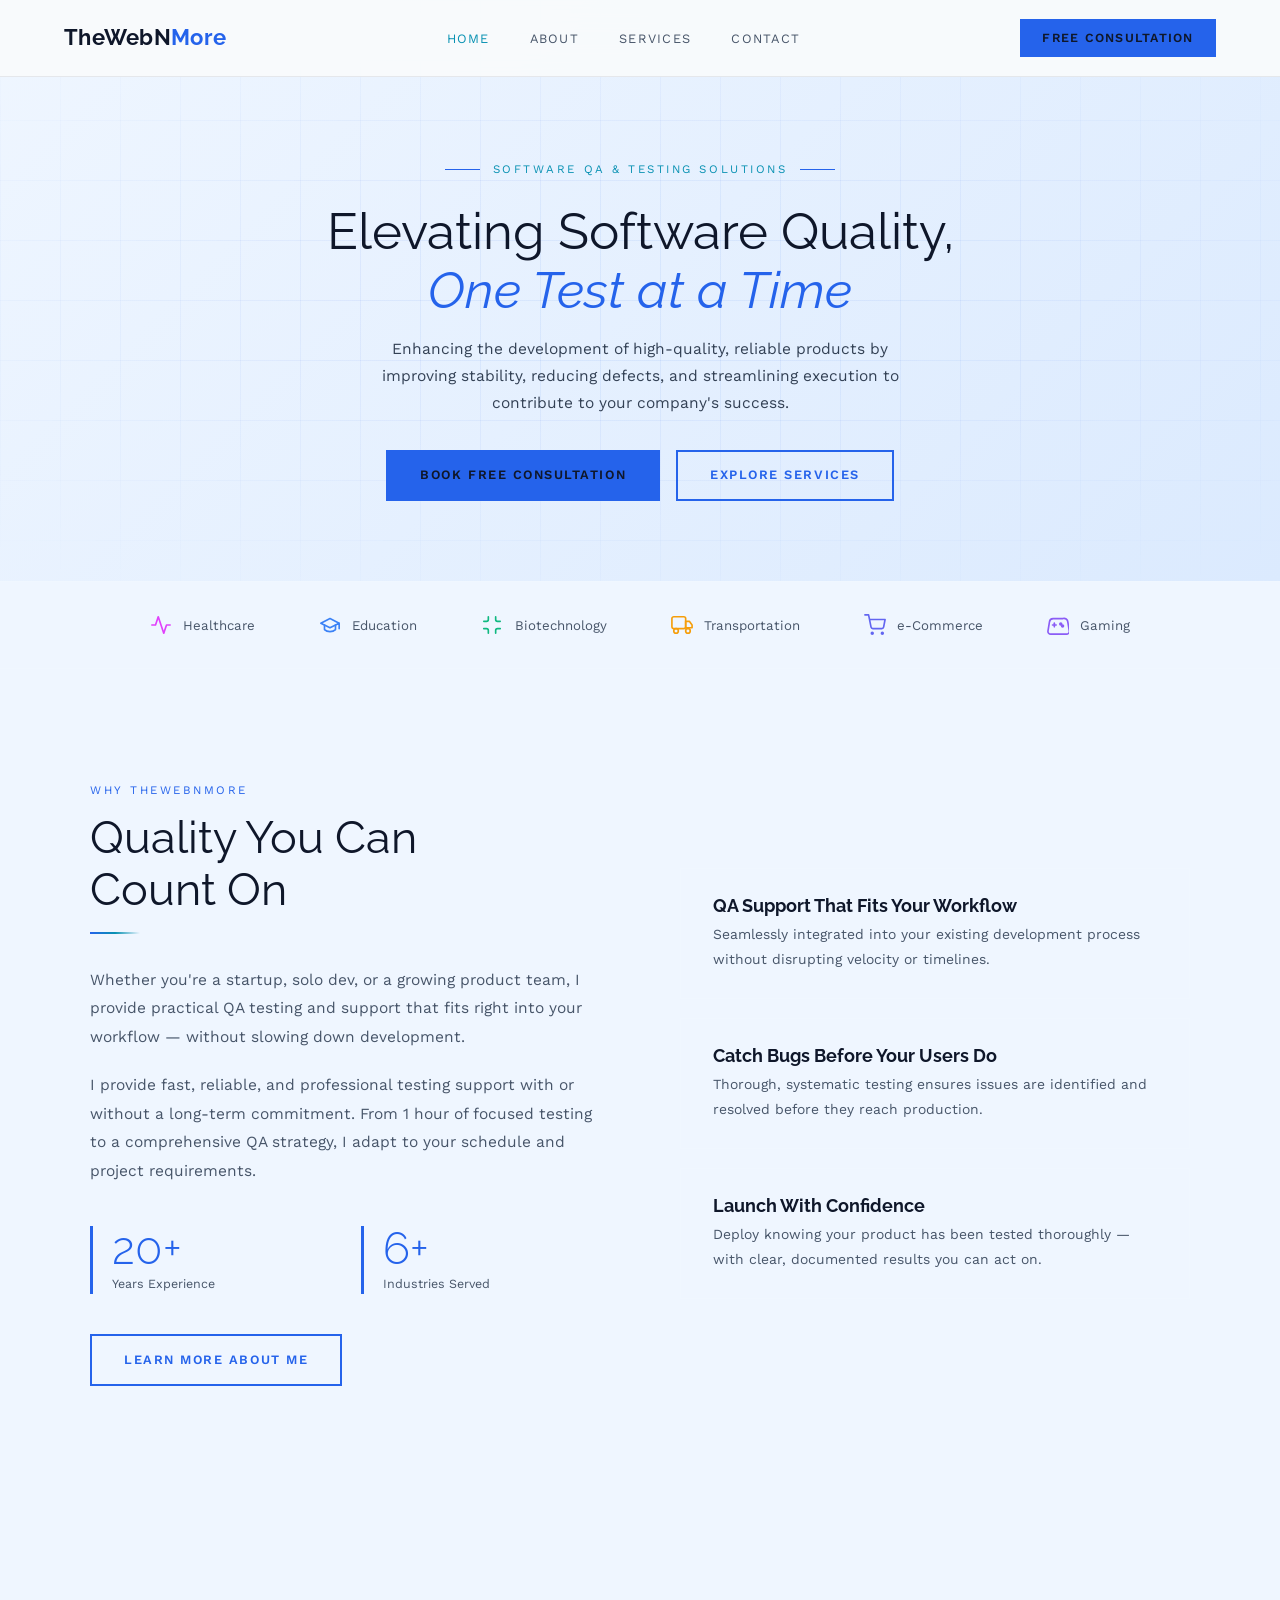
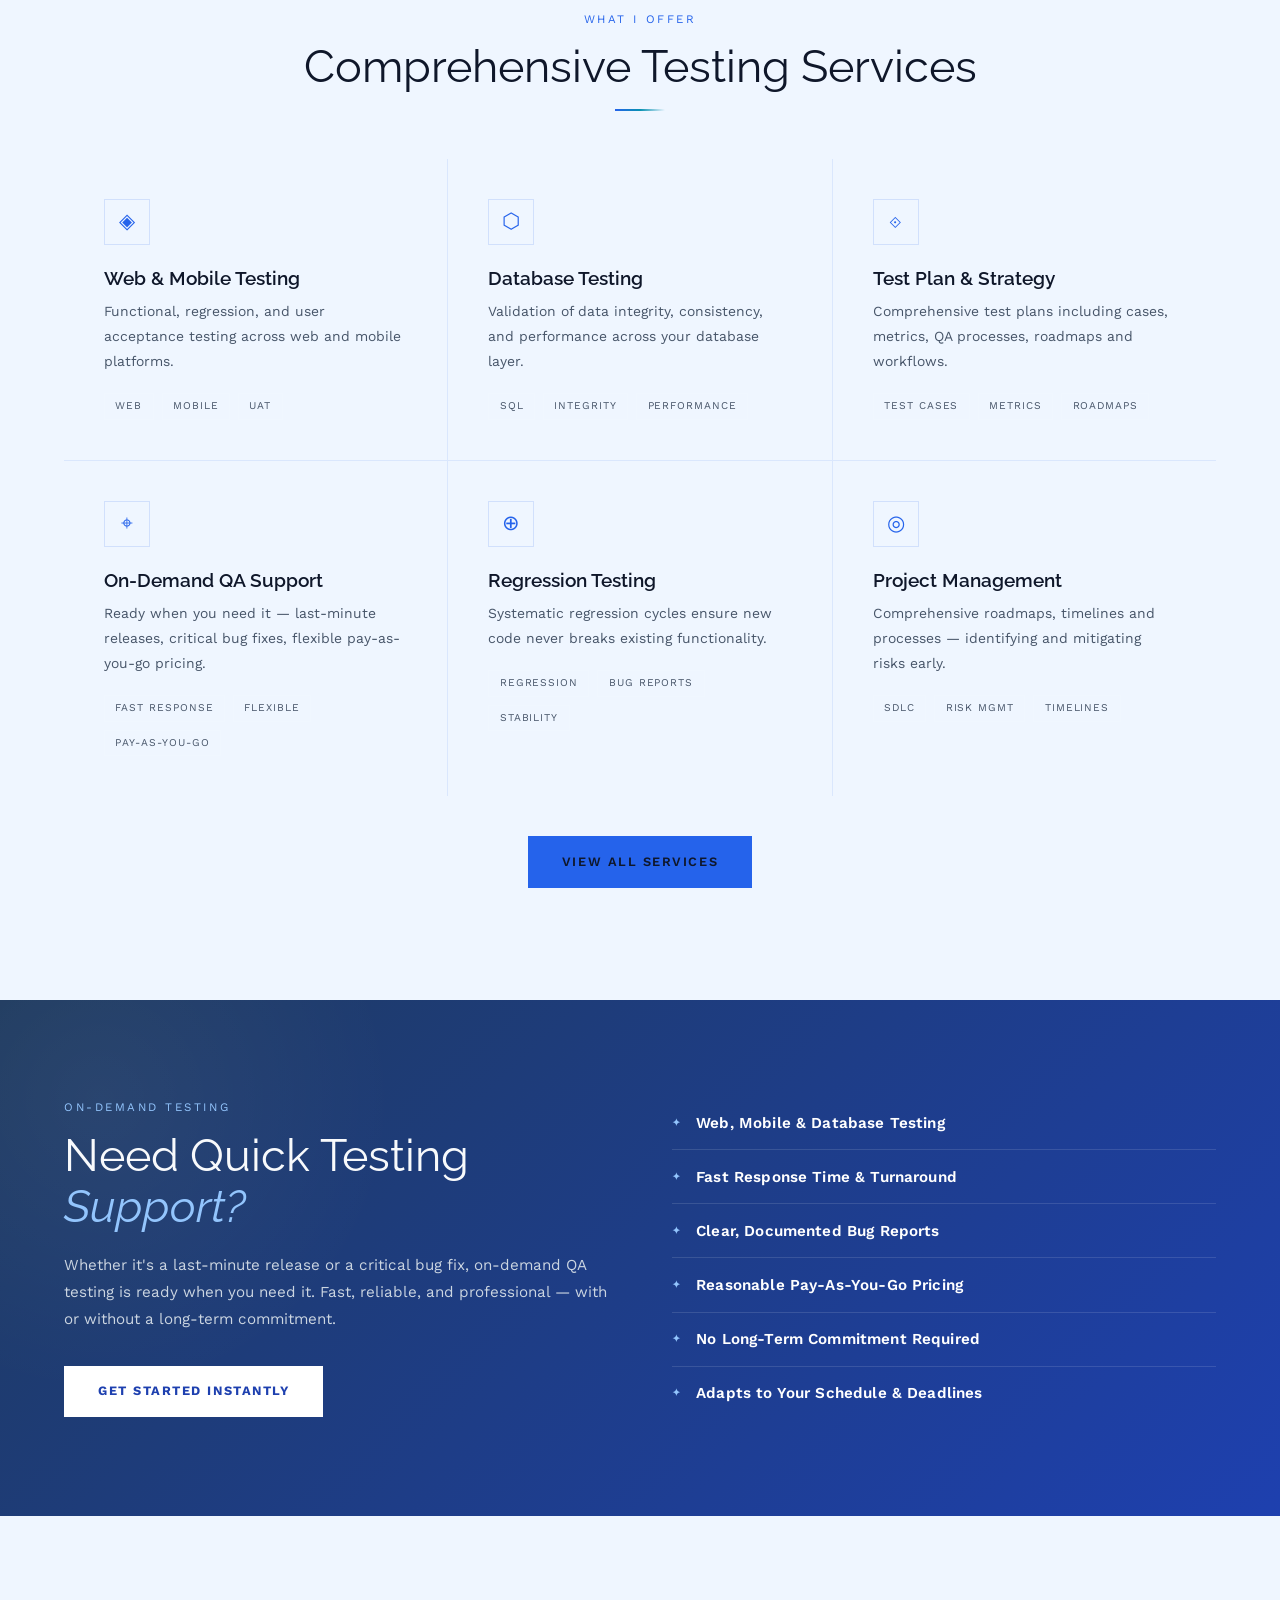
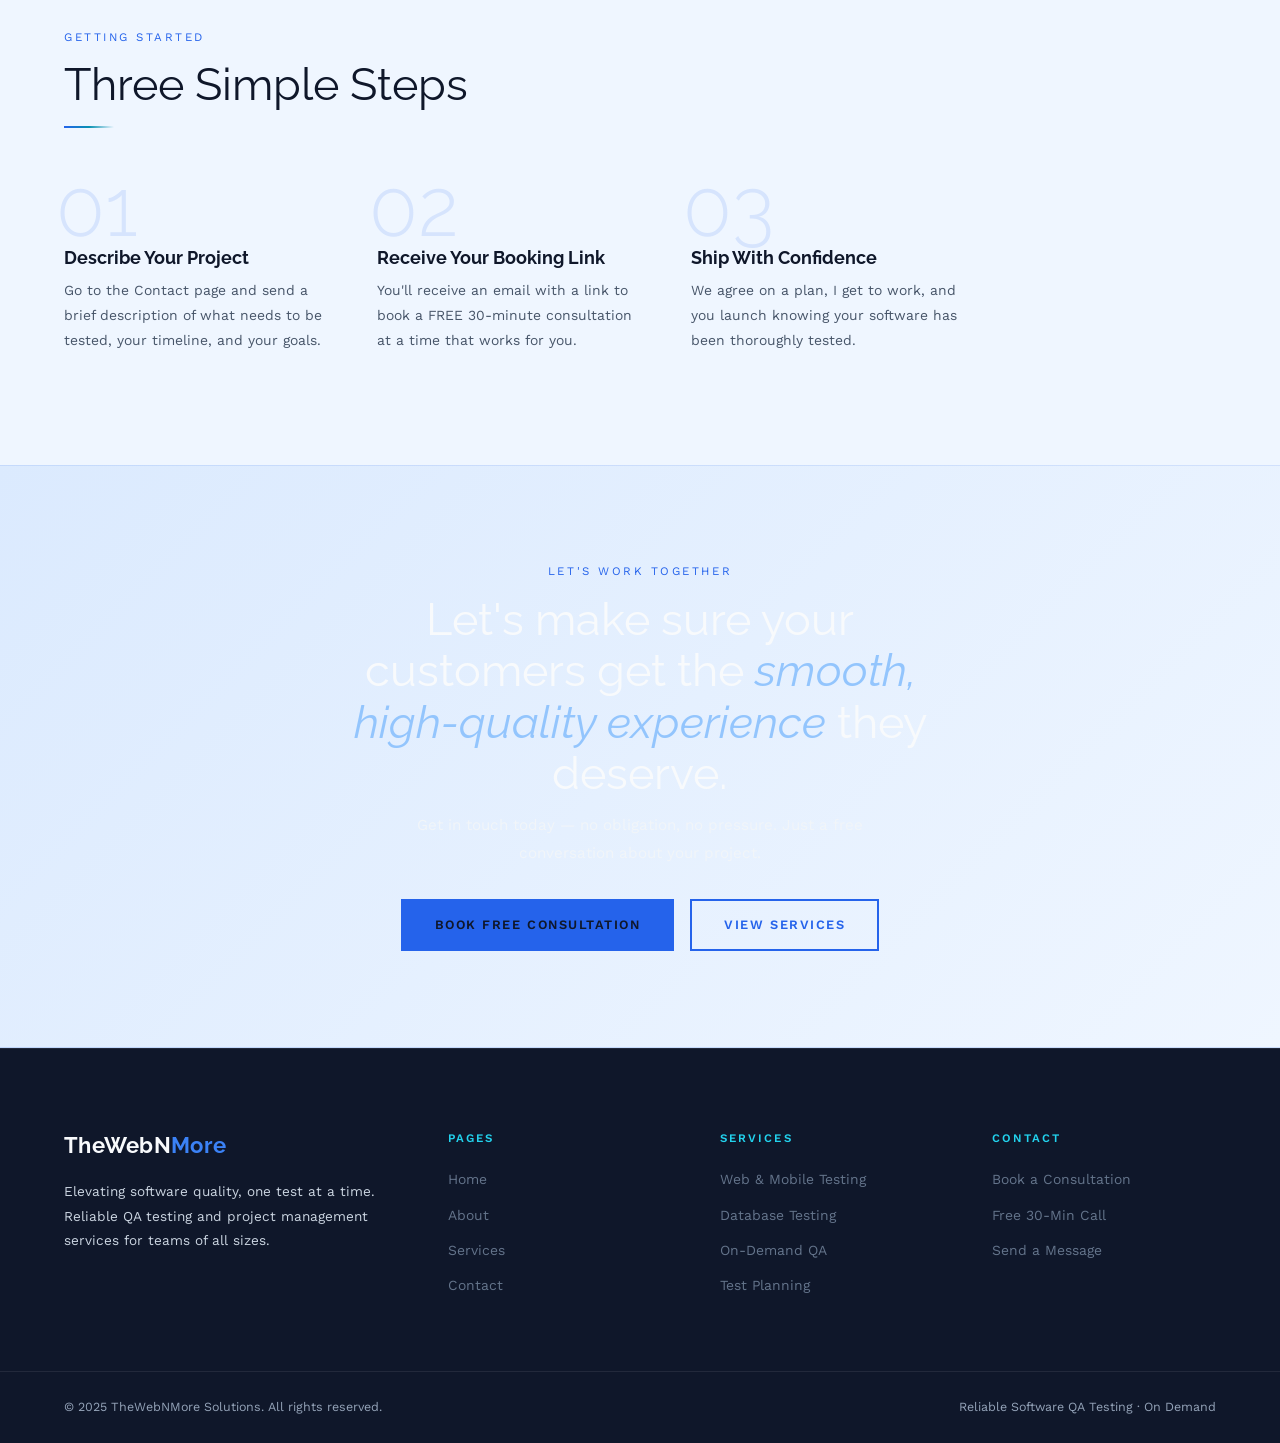
==== commit d3e7d778: "Update website with latest changes" ====
--- a/index.html
+++ b/index.html
@@ -58,7 +58,7 @@
       display: flex; align-items: center; gap: 0.7rem;
       font-size: 0.83rem; color: #475569;
     }
-    .trust-item .icon { font-size: 1.2rem; }
+    .trust-item svg { flex-shrink: 0; }
 
     /* ── INTRO / VALUE ── */
     #value { background: #EFF6FF; padding: 7rem 5%; }
@@ -226,12 +226,12 @@
 
 <!-- TRUST STRIP -->
 <div class="trust-strip">
-  <div class="trust-item"><span class="icon">🏥</span> Healthcare</div>
-  <div class="trust-item"><span class="icon">🎓</span> Education</div>
-  <div class="trust-item"><span class="icon">🧬</span> Biotechnology</div>
-  <div class="trust-item"><span class="icon">🚌</span> Transportation</div>
-  <div class="trust-item"><span class="icon">🛒</span> e-Commerce</div>
-  <div class="trust-item"><span class="icon">🎮</span> Gaming</div>
+  <div class="trust-item"><svg xmlns="http://www.w3.org/2000/svg" width="22" height="22" viewBox="0 0 24 24" fill="none" stroke="#E040FB" stroke-width="1.8" stroke-linecap="round" stroke-linejoin="round"><path d="M22 12h-4l-3 9L9 3l-3 9H2"/></svg> Healthcare</div>
+  <div class="trust-item"><svg xmlns="http://www.w3.org/2000/svg" width="22" height="22" viewBox="0 0 24 24" fill="none" stroke="#3B82F6" stroke-width="1.8" stroke-linecap="round" stroke-linejoin="round"><path d="M22 10v6M2 10l10-5 10 5-10 5z"/><path d="M6 12v5c3 3 9 3 12 0v-5"/></svg> Education</div>
+  <div class="trust-item"><svg xmlns="http://www.w3.org/2000/svg" width="22" height="22" viewBox="0 0 24 24" fill="none" stroke="#10B981" stroke-width="1.8" stroke-linecap="round" stroke-linejoin="round"><path d="M8 3v3a2 2 0 0 1-2 2H3"/><path d="M21 8h-3a2 2 0 0 1-2-2V3"/><path d="M3 16h3a2 2 0 0 1 2 2v3"/><path d="M16 21v-3a2 2 0 0 1 2-2h3"/></svg> Biotechnology</div>
+  <div class="trust-item"><svg xmlns="http://www.w3.org/2000/svg" width="22" height="22" viewBox="0 0 24 24" fill="none" stroke="#F59E0B" stroke-width="1.8" stroke-linecap="round" stroke-linejoin="round"><rect x="1" y="3" width="15" height="13" rx="2"/><path d="M16 8h4l3 4v3h-7V8z"/><circle cx="5.5" cy="18.5" r="2.5"/><circle cx="18.5" cy="18.5" r="2.5"/></svg> Transportation</div>
+  <div class="trust-item"><svg xmlns="http://www.w3.org/2000/svg" width="22" height="22" viewBox="0 0 24 24" fill="none" stroke="#6366F1" stroke-width="1.8" stroke-linecap="round" stroke-linejoin="round"><circle cx="9" cy="21" r="1"/><circle cx="20" cy="21" r="1"/><path d="M1 1h4l2.68 13.39a2 2 0 0 0 2 1.61h9.72a2 2 0 0 0 2-1.61L23 6H6"/></svg> e-Commerce</div>
+  <div class="trust-item"><svg xmlns="http://www.w3.org/2000/svg" width="22" height="22" viewBox="0 0 24 24" fill="none" stroke="#8B5CF6" stroke-width="1.8" stroke-linecap="round" stroke-linejoin="round"><line x1="6" y1="12" x2="10" y2="12"/><line x1="8" y1="10" x2="8" y2="14"/><circle cx="15" cy="11" r="1" fill="#8B5CF6"/><circle cx="17" cy="13" r="1" fill="#8B5CF6"/><path d="M17.32 5H6.68a4 4 0 0 0-3.978 3.59l-1.657 10a3 3 0 0 0 2.971 3.41h17.37a3 3 0 0 0 2.971-3.41l-1.657-10A4 4 0 0 0 17.32 5z"/></svg> Gaming</div>
 </div>
 
 <!-- VALUE / ABOUT INTRO -->
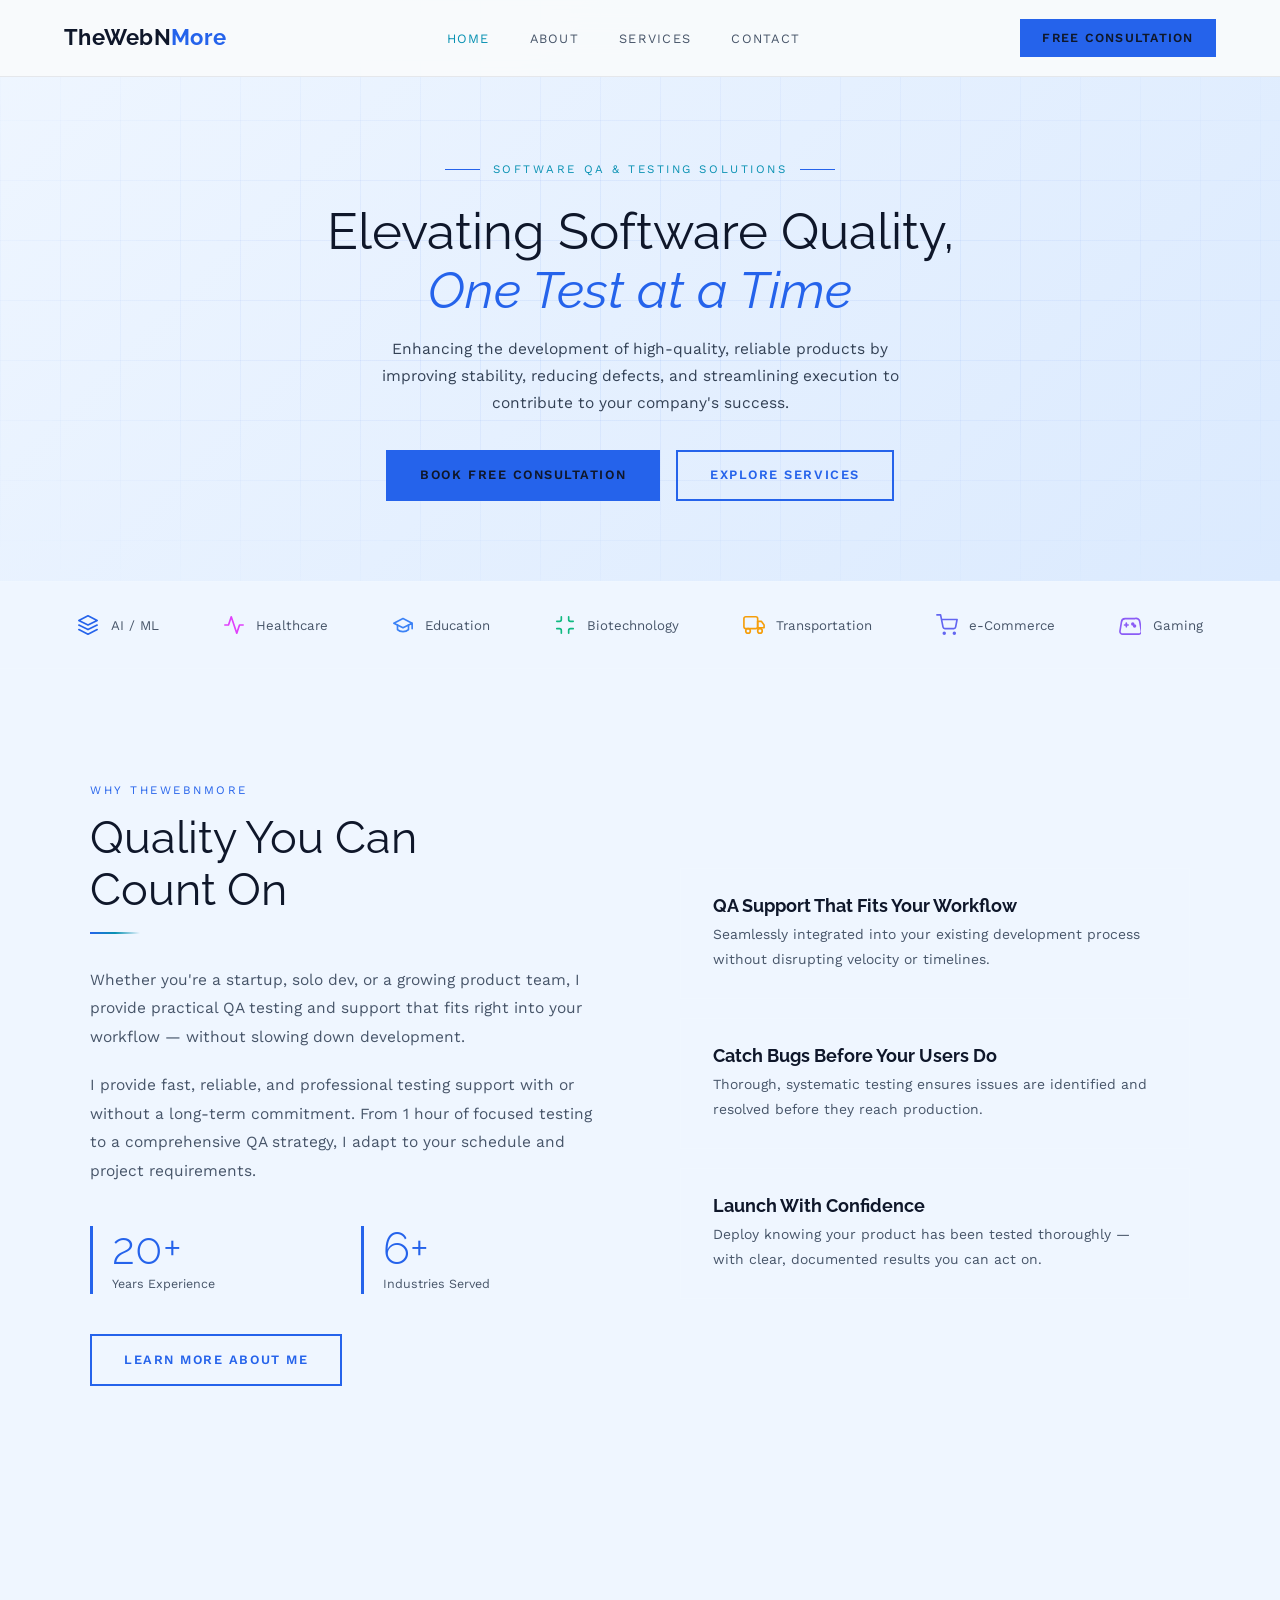
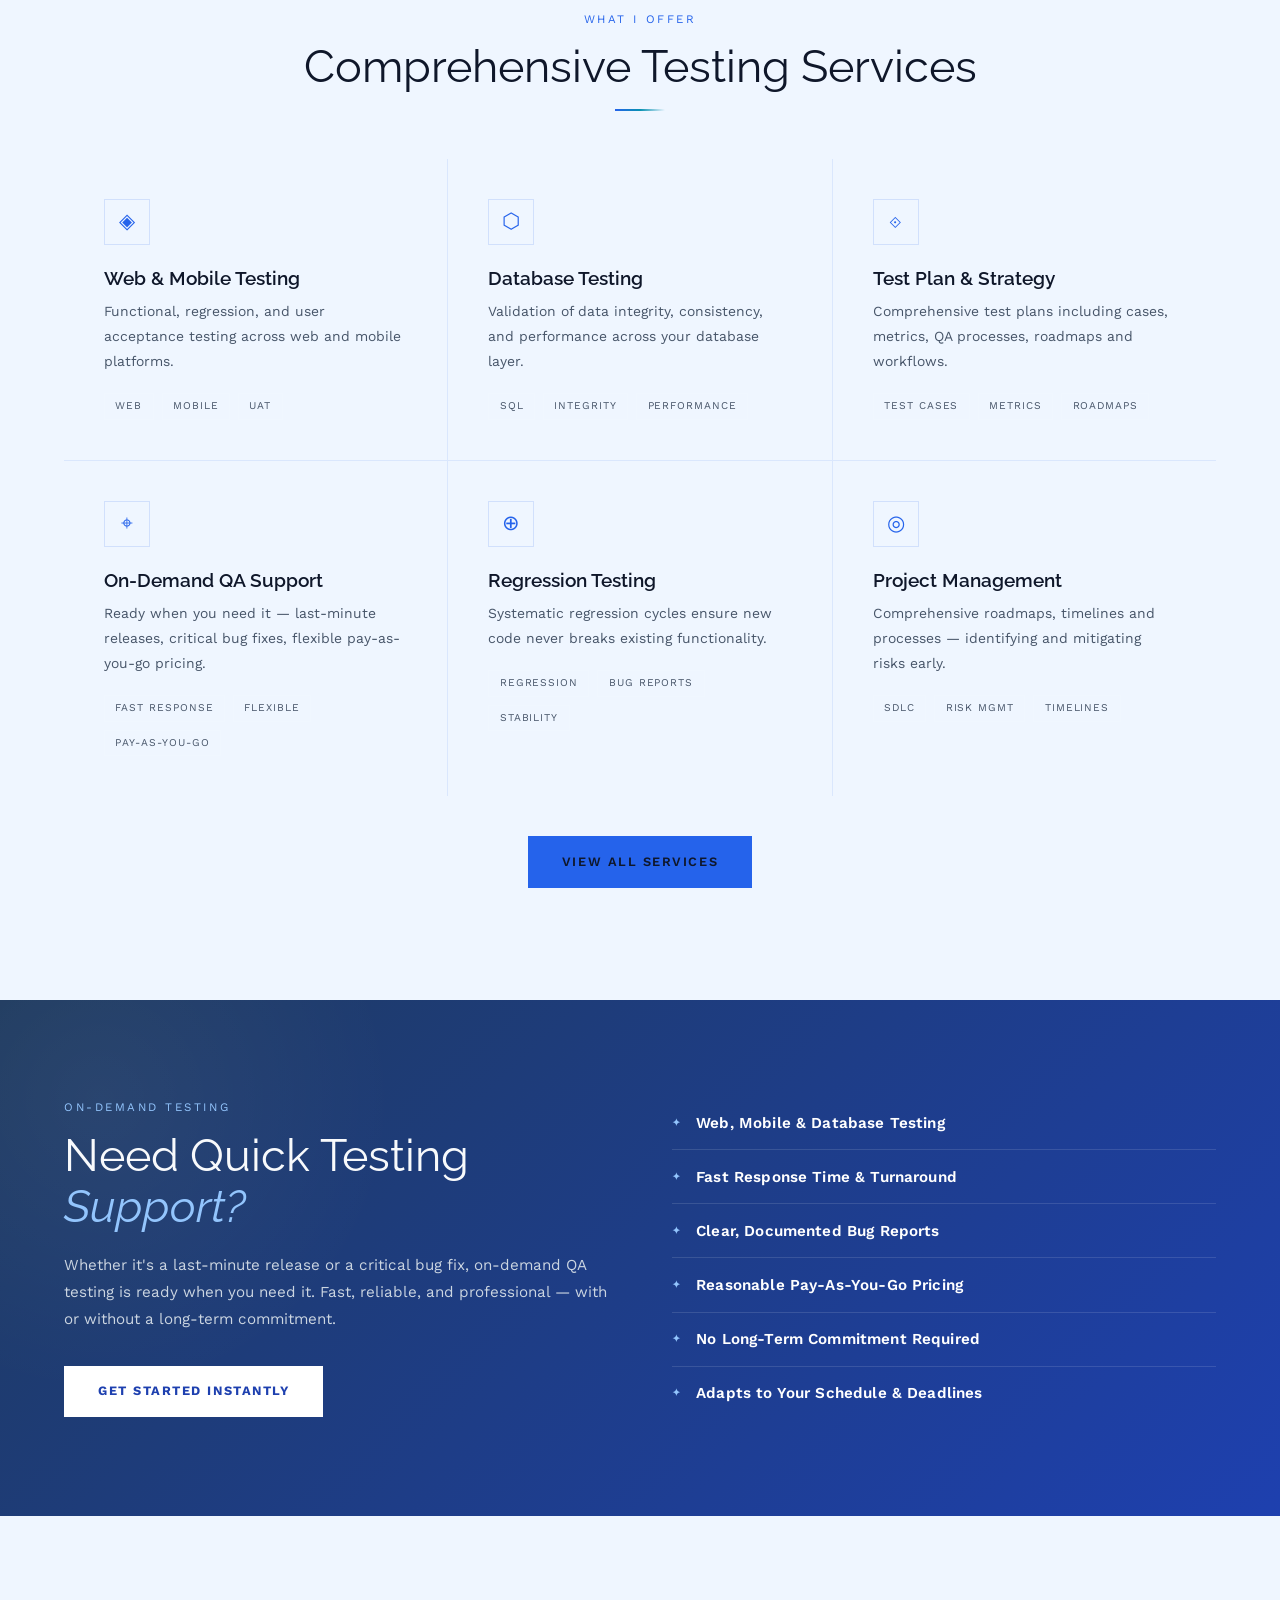
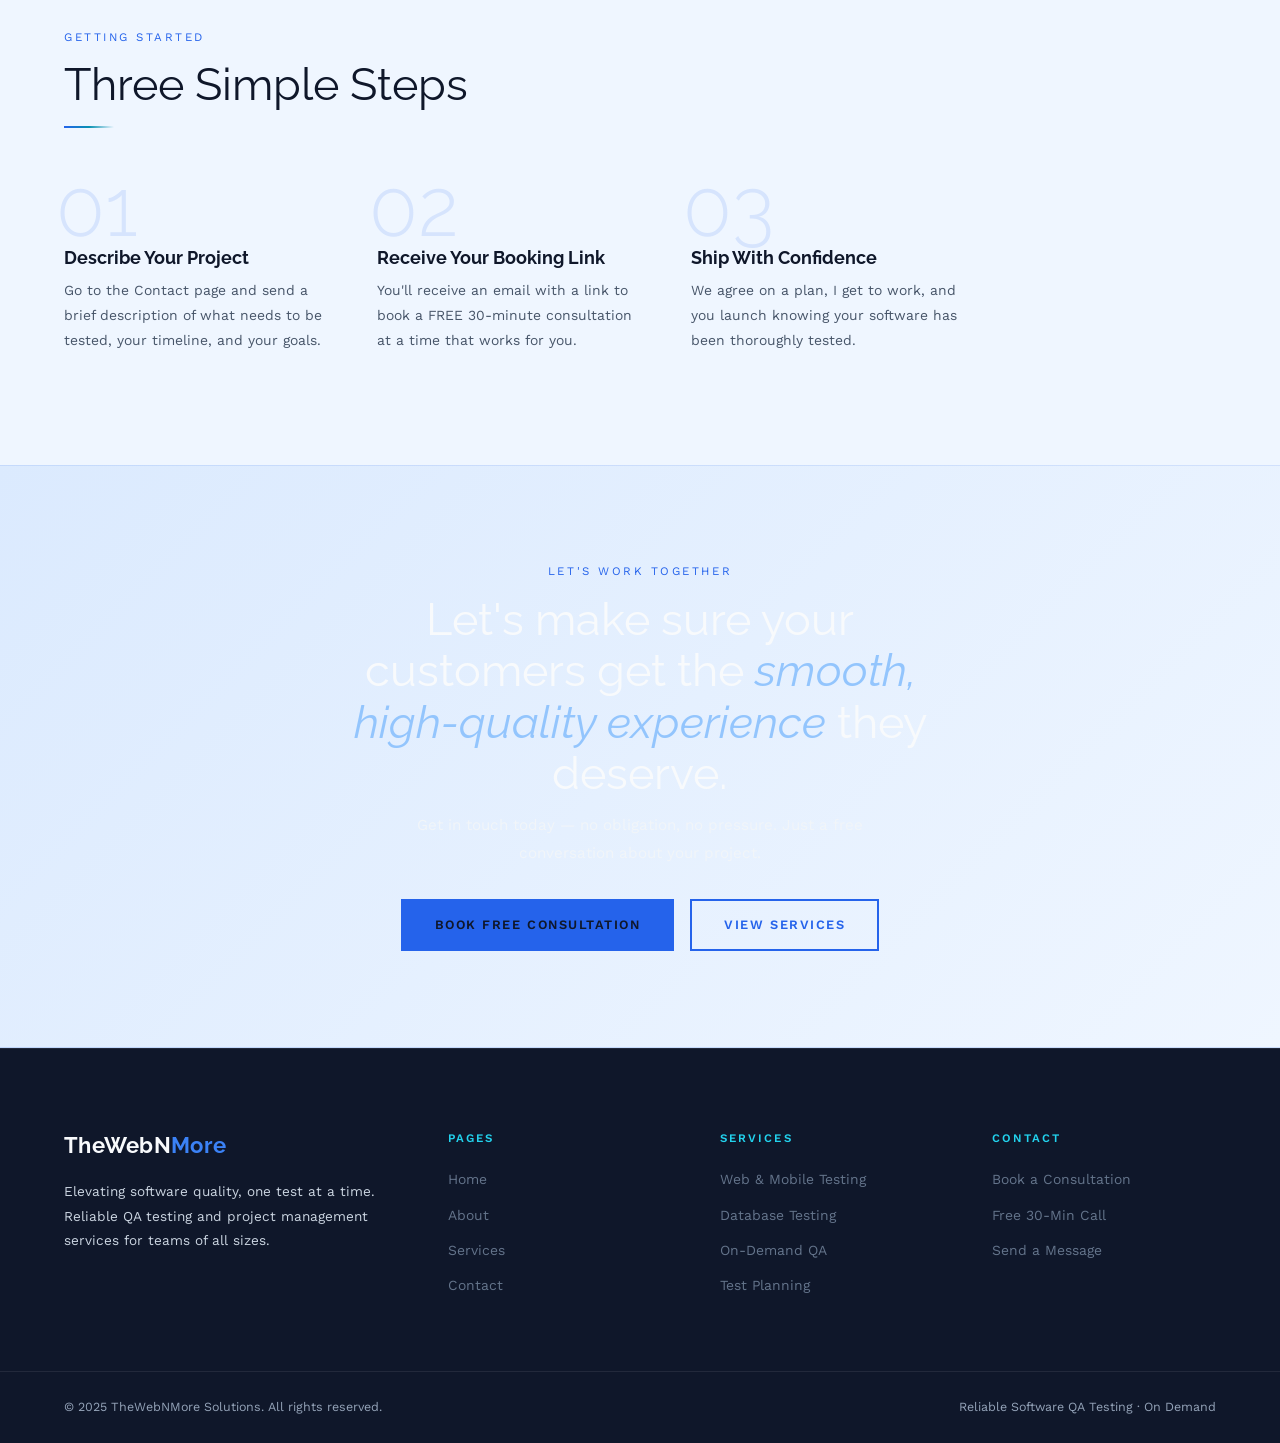
==== commit cb8b0ec4: "Update website with latest changes" ====
--- a/index.html
+++ b/index.html
@@ -226,6 +226,7 @@
 
 <!-- TRUST STRIP -->
 <div class="trust-strip">
+  <div class="trust-item"><svg xmlns="http://www.w3.org/2000/svg" width="22" height="22" viewBox="0 0 24 24" fill="none" stroke="#2563EB" stroke-width="1.8" stroke-linecap="round" stroke-linejoin="round"><path d="M12 2L2 7l10 5 10-5-10-5z"/><path d="M2 17l10 5 10-5"/><path d="M2 12l10 5 10-5"/></svg> AI / ML</div>
   <div class="trust-item"><svg xmlns="http://www.w3.org/2000/svg" width="22" height="22" viewBox="0 0 24 24" fill="none" stroke="#E040FB" stroke-width="1.8" stroke-linecap="round" stroke-linejoin="round"><path d="M22 12h-4l-3 9L9 3l-3 9H2"/></svg> Healthcare</div>
   <div class="trust-item"><svg xmlns="http://www.w3.org/2000/svg" width="22" height="22" viewBox="0 0 24 24" fill="none" stroke="#3B82F6" stroke-width="1.8" stroke-linecap="round" stroke-linejoin="round"><path d="M22 10v6M2 10l10-5 10 5-10 5z"/><path d="M6 12v5c3 3 9 3 12 0v-5"/></svg> Education</div>
   <div class="trust-item"><svg xmlns="http://www.w3.org/2000/svg" width="22" height="22" viewBox="0 0 24 24" fill="none" stroke="#10B981" stroke-width="1.8" stroke-linecap="round" stroke-linejoin="round"><path d="M8 3v3a2 2 0 0 1-2 2H3"/><path d="M21 8h-3a2 2 0 0 1-2-2V3"/><path d="M3 16h3a2 2 0 0 1 2 2v3"/><path d="M16 21v-3a2 2 0 0 1 2-2h3"/></svg> Biotechnology</div>
